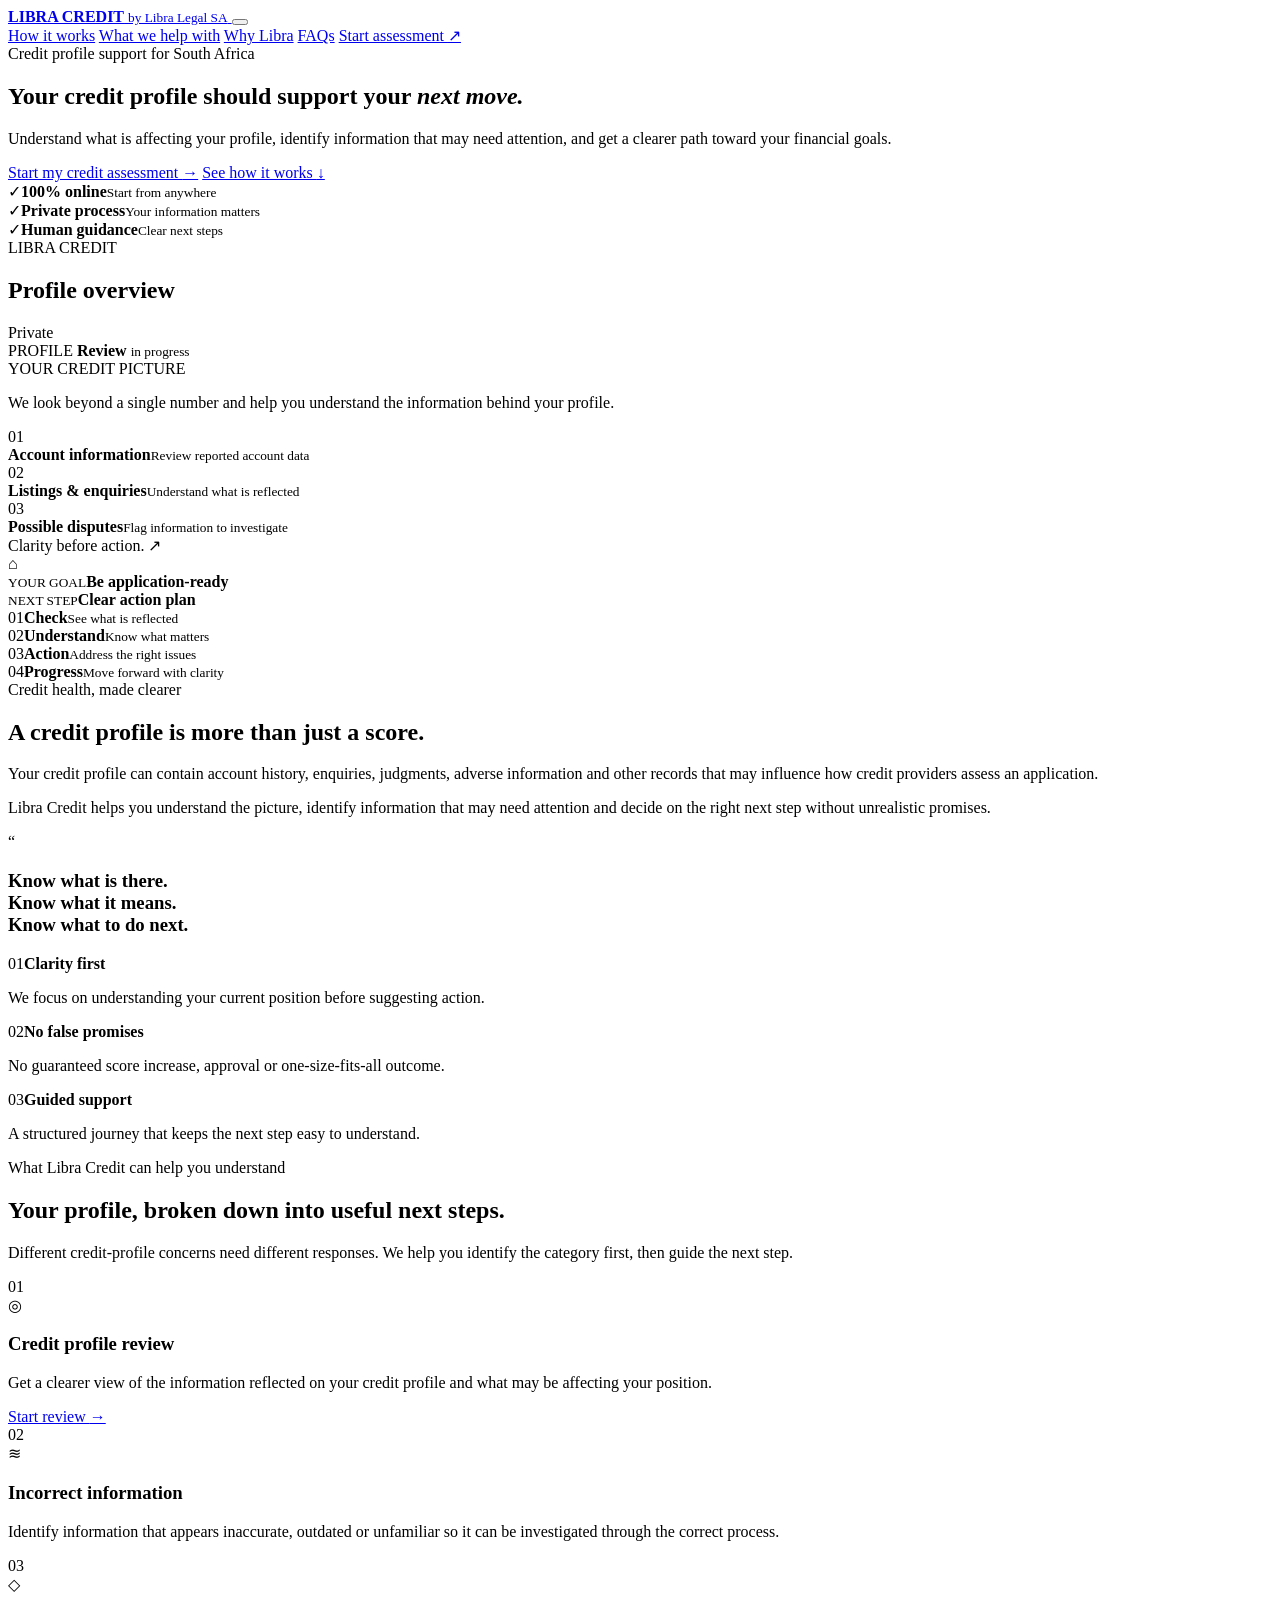
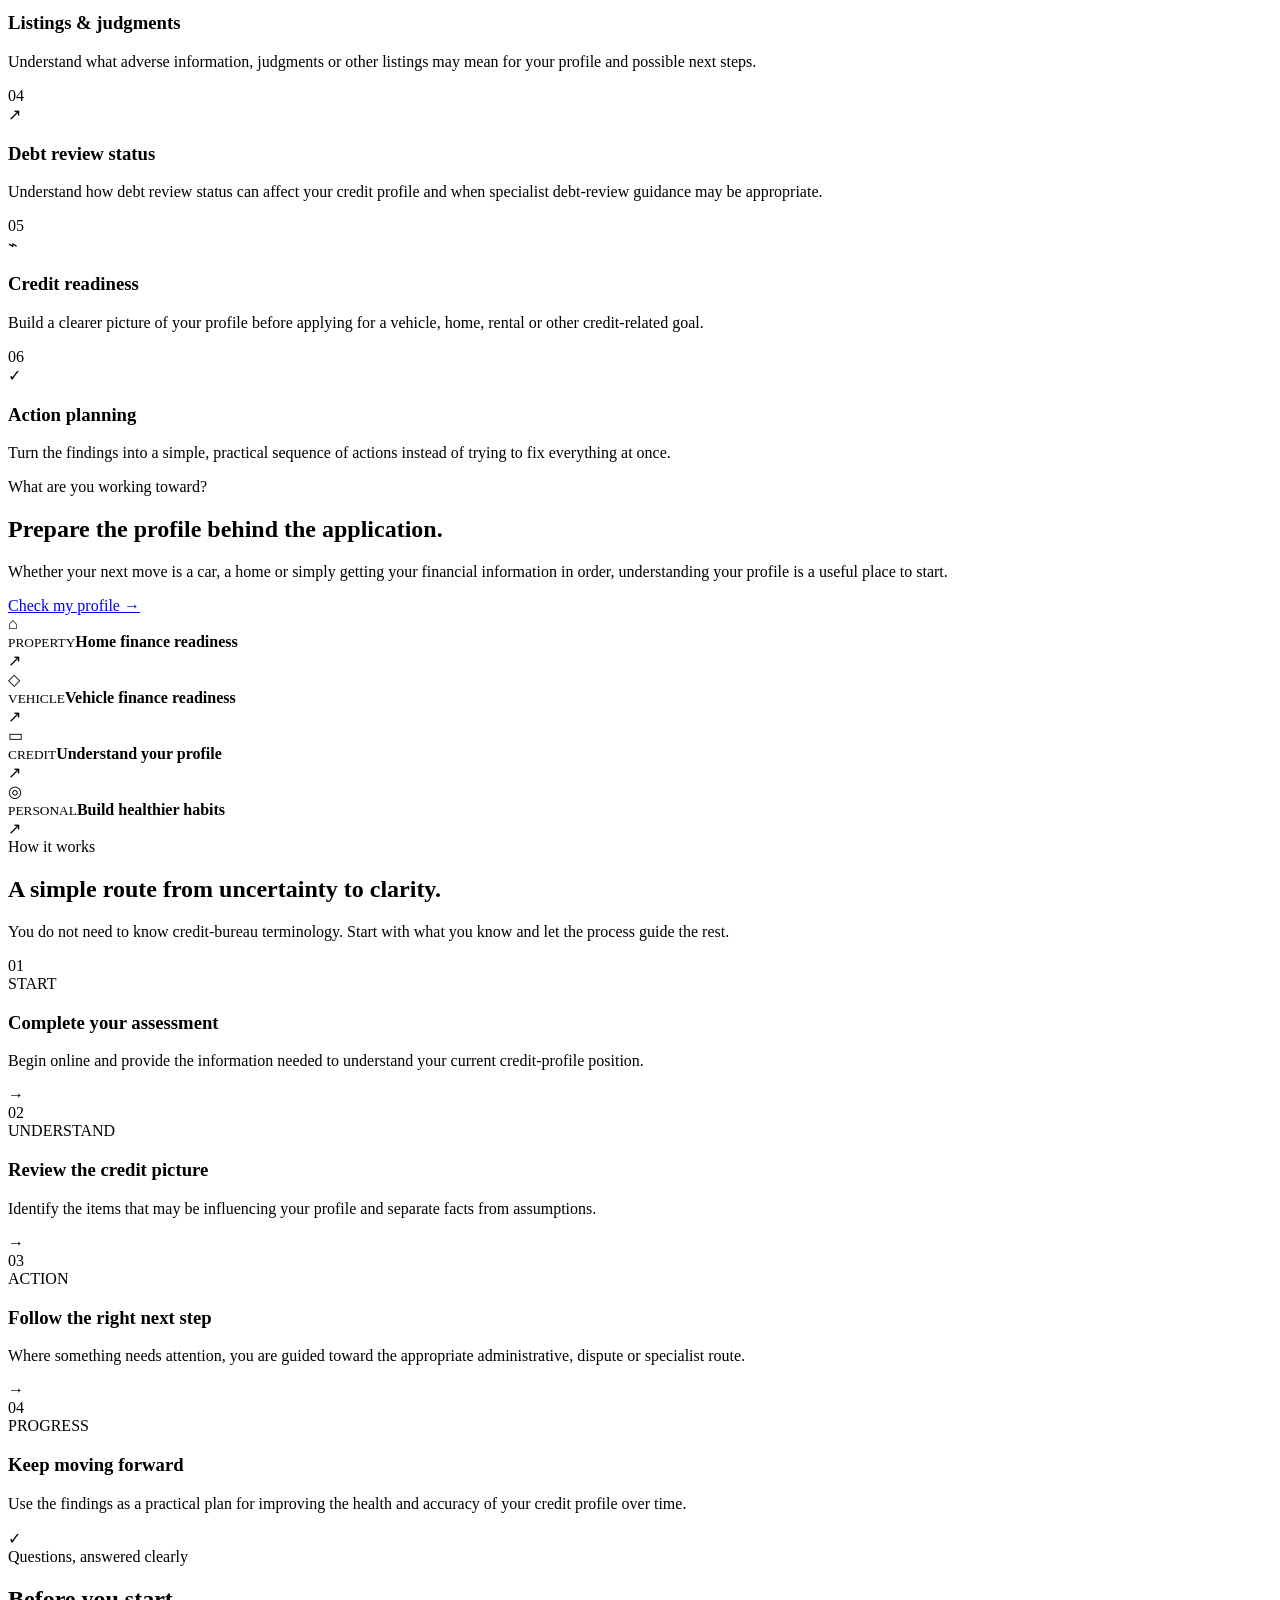
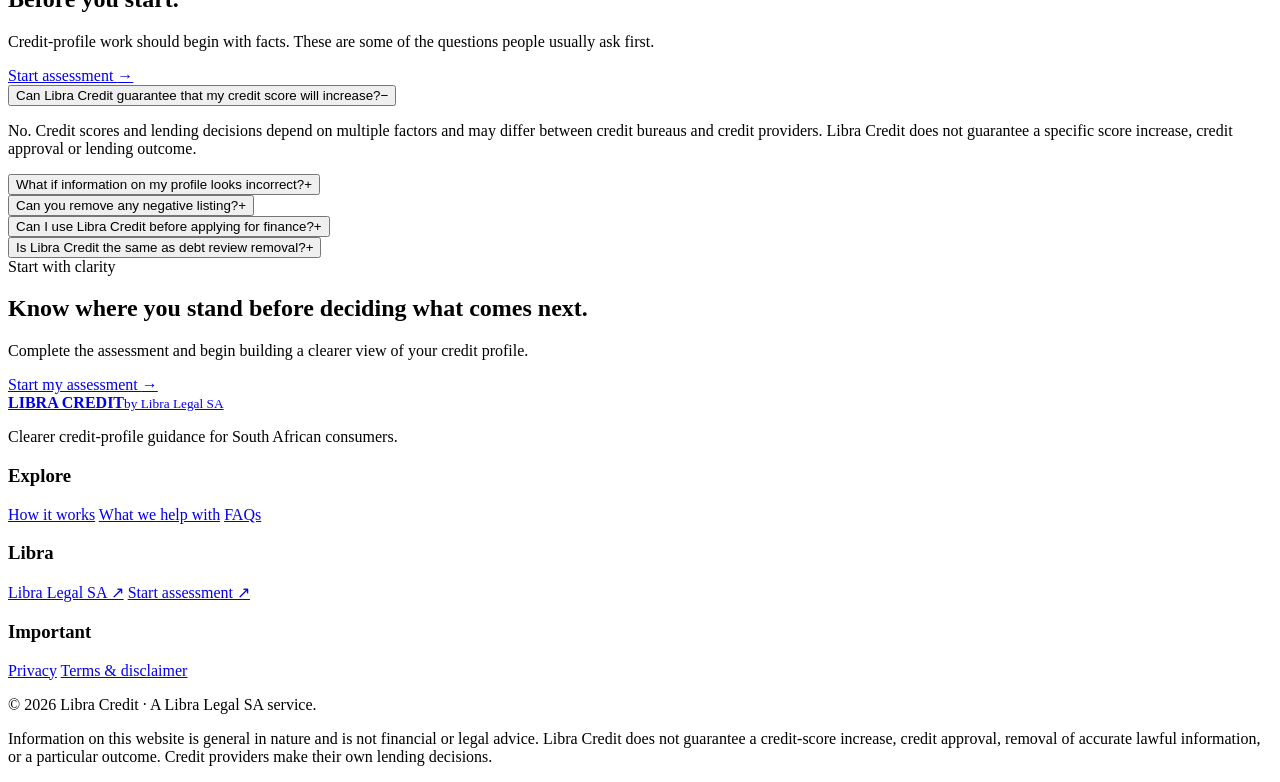
==== index.html @ 3874cfd5 "Build Libra Credit premium homepage" ====
<!doctype html>
<html lang="en">
<head>
  <meta charset="utf-8">
  <meta name="viewport" content="width=device-width,initial-scale=1">
  <title>Libra Credit | Understand Your Credit Profile</title>
  <meta name="description" content="Libra Credit by Libra Legal SA helps South African consumers understand their credit profile, identify issues that may need attention, and take clearer next steps.">
  <meta name="theme-color" content="#071a22">
  <meta property="og:title" content="Libra Credit | Understand Your Credit Profile">
  <meta property="og:description" content="Understand what is affecting your credit profile and get a clearer path forward.">
  <meta property="og:type" content="website">
  <link rel="icon" href="favicon.svg" type="image/svg+xml">
  <link rel="stylesheet" href="styles.css">
</head>
<body>
  <header class="site-header">
    <div class="nav-shell">
      <a class="brand" href="#top" aria-label="Libra Credit home">
        <span class="brand-mark" aria-hidden="true">
          <span class="mark-line mark-line-a"></span>
          <span class="mark-line mark-line-b"></span>
          <span class="mark-dot"></span>
        </span>
        <span class="brand-copy">
          <strong>LIBRA CREDIT</strong>
          <small>by Libra Legal SA</small>
        </span>
      </a>

      <button class="menu-button" aria-label="Open menu" aria-expanded="false">
        <span></span><span></span>
      </button>

      <nav class="nav-links" aria-label="Primary navigation">
        <a href="#how">How it works</a>
        <a href="#help">What we help with</a>
        <a href="#why">Why Libra</a>
        <a href="#faq">FAQs</a>
        <a class="nav-button" href="https://thrive.libralegalsa.co.za">Start assessment <span>↗</span></a>
      </nav>
    </div>
  </header>

  <main id="top">
    <section class="hero">
      <div class="hero-grid"></div>
      <div class="glow glow-one"></div>
      <div class="glow glow-two"></div>

      <div class="shell hero-layout">
        <div class="hero-copy">
          <div class="kicker"><span></span> Credit profile support for South Africa</div>
          <h1>Your credit profile should support your <em>next move.</em></h1>
          <p class="hero-lead">Understand what is affecting your profile, identify information that may need attention, and get a clearer path toward your financial goals.</p>

          <div class="hero-actions">
            <a class="button button-primary" href="https://thrive.libralegalsa.co.za">Start my credit assessment <span>→</span></a>
            <a class="button button-text" href="#how">See how it works <span>↓</span></a>
          </div>

          <div class="trust-row" aria-label="Service highlights">
            <div><span class="trust-icon">✓</span><span><strong>100% online</strong><small>Start from anywhere</small></span></div>
            <div><span class="trust-icon">✓</span><span><strong>Private process</strong><small>Your information matters</small></span></div>
            <div><span class="trust-icon">✓</span><span><strong>Human guidance</strong><small>Clear next steps</small></span></div>
          </div>
        </div>

        <div class="hero-visual" aria-label="Illustrative credit profile overview">
          <div class="visual-orbit orbit-a"></div>
          <div class="visual-orbit orbit-b"></div>

          <div class="profile-card">
            <div class="profile-card-top">
              <div>
                <span class="micro-label">LIBRA CREDIT</span>
                <h2>Profile overview</h2>
              </div>
              <span class="secure-pill">Private</span>
            </div>

            <div class="score-panel">
              <div class="score-ring" aria-hidden="true">
                <div class="score-ring-inner">
                  <span>PROFILE</span>
                  <strong>Review</strong>
                  <small>in progress</small>
                </div>
              </div>
              <div class="score-copy">
                <span class="micro-label">YOUR CREDIT PICTURE</span>
                <p>We look beyond a single number and help you understand the information behind your profile.</p>
              </div>
            </div>

            <div class="profile-list">
              <div class="profile-row">
                <span class="row-icon">01</span>
                <div><strong>Account information</strong><small>Review reported account data</small></div>
                <span class="status-dot"></span>
              </div>
              <div class="profile-row">
                <span class="row-icon">02</span>
                <div><strong>Listings & enquiries</strong><small>Understand what is reflected</small></div>
                <span class="status-dot"></span>
              </div>
              <div class="profile-row">
                <span class="row-icon">03</span>
                <div><strong>Possible disputes</strong><small>Flag information to investigate</small></div>
                <span class="status-dot status-gold"></span>
              </div>
            </div>

            <div class="profile-footer">
              <span>Clarity before action.</span>
              <span class="mini-arrow">↗</span>
            </div>
          </div>

          <div class="floating-card floating-goal">
            <span class="floating-icon">⌂</span>
            <div><small>YOUR GOAL</small><strong>Be application-ready</strong></div>
          </div>

          <div class="floating-card floating-plan">
            <span class="pulse"></span>
            <div><small>NEXT STEP</small><strong>Clear action plan</strong></div>
          </div>
        </div>
      </div>
    </section>

    <section class="signal-strip">
      <div class="shell signal-grid">
        <div><span>01</span><strong>Check</strong><small>See what is reflected</small></div>
        <div><span>02</span><strong>Understand</strong><small>Know what matters</small></div>
        <div><span>03</span><strong>Action</strong><small>Address the right issues</small></div>
        <div><span>04</span><strong>Progress</strong><small>Move forward with clarity</small></div>
      </div>
    </section>

    <section class="section intro-section" id="why">
      <div class="shell intro-grid">
        <div>
          <span class="eyebrow">Credit health, made clearer</span>
          <h2>A credit profile is more than just a score.</h2>
        </div>
        <div>
          <p class="large-copy">Your credit profile can contain account history, enquiries, judgments, adverse information and other records that may influence how credit providers assess an application.</p>
          <p>Libra Credit helps you understand the picture, identify information that may need attention and decide on the right next step without unrealistic promises.</p>
        </div>
      </div>

      <div class="shell feature-band">
        <div class="feature-statement">
          <span class="quote-mark">“</span>
          <h3>Know what is there.<br>Know what it means.<br>Know what to do next.</h3>
        </div>
        <div class="feature-metrics">
          <article><span>01</span><strong>Clarity first</strong><p>We focus on understanding your current position before suggesting action.</p></article>
          <article><span>02</span><strong>No false promises</strong><p>No guaranteed score increase, approval or one-size-fits-all outcome.</p></article>
          <article><span>03</span><strong>Guided support</strong><p>A structured journey that keeps the next step easy to understand.</p></article>
        </div>
      </div>
    </section>

    <section class="section services-section" id="help">
      <div class="shell section-heading">
        <div>
          <span class="eyebrow light">What Libra Credit can help you understand</span>
          <h2>Your profile, broken down into useful next steps.</h2>
        </div>
        <p>Different credit-profile concerns need different responses. We help you identify the category first, then guide the next step.</p>
      </div>

      <div class="shell service-grid">
        <article class="service-card service-card-featured">
          <span class="service-number">01</span>
          <div class="service-icon">◎</div>
          <h3>Credit profile review</h3>
          <p>Get a clearer view of the information reflected on your credit profile and what may be affecting your position.</p>
          <a href="https://thrive.libralegalsa.co.za">Start review <span>→</span></a>
        </article>
        <article class="service-card">
          <span class="service-number">02</span>
          <div class="service-icon">≋</div>
          <h3>Incorrect information</h3>
          <p>Identify information that appears inaccurate, outdated or unfamiliar so it can be investigated through the correct process.</p>
        </article>
        <article class="service-card">
          <span class="service-number">03</span>
          <div class="service-icon">◇</div>
          <h3>Listings & judgments</h3>
          <p>Understand what adverse information, judgments or other listings may mean for your profile and possible next steps.</p>
        </article>
        <article class="service-card">
          <span class="service-number">04</span>
          <div class="service-icon">↗</div>
          <h3>Debt review status</h3>
          <p>Understand how debt review status can affect your credit profile and when specialist debt-review guidance may be appropriate.</p>
        </article>
        <article class="service-card">
          <span class="service-number">05</span>
          <div class="service-icon">⌁</div>
          <h3>Credit readiness</h3>
          <p>Build a clearer picture of your profile before applying for a vehicle, home, rental or other credit-related goal.</p>
        </article>
        <article class="service-card">
          <span class="service-number">06</span>
          <div class="service-icon">✓</div>
          <h3>Action planning</h3>
          <p>Turn the findings into a simple, practical sequence of actions instead of trying to fix everything at once.</p>
        </article>
      </div>
    </section>

    <section class="section goals-section">
      <div class="shell goals-layout">
        <div class="goals-copy">
          <span class="eyebrow">What are you working toward?</span>
          <h2>Prepare the profile behind the application.</h2>
          <p>Whether your next move is a car, a home or simply getting your financial information in order, understanding your profile is a useful place to start.</p>
          <a class="button button-dark" href="https://thrive.libralegalsa.co.za">Check my profile <span>→</span></a>
        </div>

        <div class="goal-cards">
          <article><span class="goal-symbol">⌂</span><div><small>PROPERTY</small><strong>Home finance readiness</strong></div><span>↗</span></article>
          <article><span class="goal-symbol">◇</span><div><small>VEHICLE</small><strong>Vehicle finance readiness</strong></div><span>↗</span></article>
          <article><span class="goal-symbol">▭</span><div><small>CREDIT</small><strong>Understand your profile</strong></div><span>↗</span></article>
          <article><span class="goal-symbol">◎</span><div><small>PERSONAL</small><strong>Build healthier habits</strong></div><span>↗</span></article>
        </div>
      </div>
    </section>

    <section class="section process-section" id="how">
      <div class="shell process-head">
        <div>
          <span class="eyebrow light">How it works</span>
          <h2>A simple route from uncertainty to clarity.</h2>
        </div>
        <p>You do not need to know credit-bureau terminology. Start with what you know and let the process guide the rest.</p>
      </div>

      <div class="shell process-list">
        <article class="process-step">
          <div class="step-number">01</div>
          <div class="step-body">
            <span>START</span>
            <h3>Complete your assessment</h3>
            <p>Begin online and provide the information needed to understand your current credit-profile position.</p>
          </div>
          <div class="step-icon">→</div>
        </article>
        <article class="process-step">
          <div class="step-number">02</div>
          <div class="step-body">
            <span>UNDERSTAND</span>
            <h3>Review the credit picture</h3>
            <p>Identify the items that may be influencing your profile and separate facts from assumptions.</p>
          </div>
          <div class="step-icon">→</div>
        </article>
        <article class="process-step">
          <div class="step-number">03</div>
          <div class="step-body">
            <span>ACTION</span>
            <h3>Follow the right next step</h3>
            <p>Where something needs attention, you are guided toward the appropriate administrative, dispute or specialist route.</p>
          </div>
          <div class="step-icon">→</div>
        </article>
        <article class="process-step">
          <div class="step-number">04</div>
          <div class="step-body">
            <span>PROGRESS</span>
            <h3>Keep moving forward</h3>
            <p>Use the findings as a practical plan for improving the health and accuracy of your credit profile over time.</p>
          </div>
          <div class="step-icon">✓</div>
        </article>
      </div>
    </section>

    <section class="section faq-section" id="faq">
      <div class="shell faq-layout">
        <aside class="faq-side">
          <span class="eyebrow">Questions, answered clearly</span>
          <h2>Before you start.</h2>
          <p>Credit-profile work should begin with facts. These are some of the questions people usually ask first.</p>
          <a class="button button-outline" href="https://thrive.libralegalsa.co.za">Start assessment <span>→</span></a>
        </aside>

        <div class="faq-list">
          <article class="faq-item is-open">
            <button aria-expanded="true"><span>Can Libra Credit guarantee that my credit score will increase?</span><span class="faq-sign">−</span></button>
            <div class="faq-answer"><p>No. Credit scores and lending decisions depend on multiple factors and may differ between credit bureaus and credit providers. Libra Credit does not guarantee a specific score increase, credit approval or lending outcome.</p></div>
          </article>
          <article class="faq-item">
            <button aria-expanded="false"><span>What if information on my profile looks incorrect?</span><span class="faq-sign">+</span></button>
            <div class="faq-answer" hidden><p>Potentially inaccurate information should be investigated and, where appropriate, challenged through the relevant credit bureau or information provider. The right supporting documents depend on the item being disputed.</p></div>
          </article>
          <article class="faq-item">
            <button aria-expanded="false"><span>Can you remove any negative listing?</span><span class="faq-sign">+</span></button>
            <div class="faq-answer" hidden><p>No legitimate service can simply erase accurate, lawfully reported information on demand. Some information can be corrected, updated or removed when the legal or factual basis supports it.</p></div>
          </article>
          <article class="faq-item">
            <button aria-expanded="false"><span>Can I use Libra Credit before applying for finance?</span><span class="faq-sign">+</span></button>
            <div class="faq-answer" hidden><p>Yes. Understanding your credit profile before an application can help you identify issues that may need attention. It does not, however, guarantee that a credit provider will approve an application.</p></div>
          </article>
          <article class="faq-item">
            <button aria-expanded="false"><span>Is Libra Credit the same as debt review removal?</span><span class="faq-sign">+</span></button>
            <div class="faq-answer" hidden><p>No. Libra Credit focuses on credit-profile understanding and support. Debt review is a specific statutory process. If debt review status is relevant, the matter may need to be handled through the appropriate debt-review or legal process.</p></div>
          </article>
        </div>
      </div>
    </section>

    <section class="cta-section">
      <div class="cta-lines"></div>
      <div class="shell cta-layout">
        <div>
          <span class="eyebrow light">Start with clarity</span>
          <h2>Know where you stand before deciding what comes next.</h2>
          <p>Complete the assessment and begin building a clearer view of your credit profile.</p>
        </div>
        <a class="button button-primary button-large" href="https://thrive.libralegalsa.co.za">Start my assessment <span>→</span></a>
      </div>
    </section>
  </main>

  <footer class="site-footer">
    <div class="shell footer-main">
      <div class="footer-brand">
        <a class="brand brand-footer" href="#top">
          <span class="brand-mark" aria-hidden="true">
            <span class="mark-line mark-line-a"></span>
            <span class="mark-line mark-line-b"></span>
            <span class="mark-dot"></span>
          </span>
          <span class="brand-copy"><strong>LIBRA CREDIT</strong><small>by Libra Legal SA</small></span>
        </a>
        <p>Clearer credit-profile guidance for South African consumers.</p>
      </div>
      <div>
        <h3>Explore</h3>
        <a href="#how">How it works</a>
        <a href="#help">What we help with</a>
        <a href="#faq">FAQs</a>
      </div>
      <div>
        <h3>Libra</h3>
        <a href="https://libralegalsa.co.za">Libra Legal SA ↗</a>
        <a href="https://thrive.libralegalsa.co.za">Start assessment ↗</a>
      </div>
      <div>
        <h3>Important</h3>
        <a href="privacy.html">Privacy</a>
        <a href="terms.html">Terms & disclaimer</a>
      </div>
    </div>

    <div class="shell footer-bottom">
      <p>© <span id="year">2026</span> Libra Credit · A Libra Legal SA service.</p>
      <p class="footer-disclaimer">Information on this website is general in nature and is not financial or legal advice. Libra Credit does not guarantee a credit-score increase, credit approval, removal of accurate lawful information, or a particular outcome. Credit providers make their own lending decisions.</p>
    </div>
  </footer>

  <script src="app.js"></script>
</body>
</html>
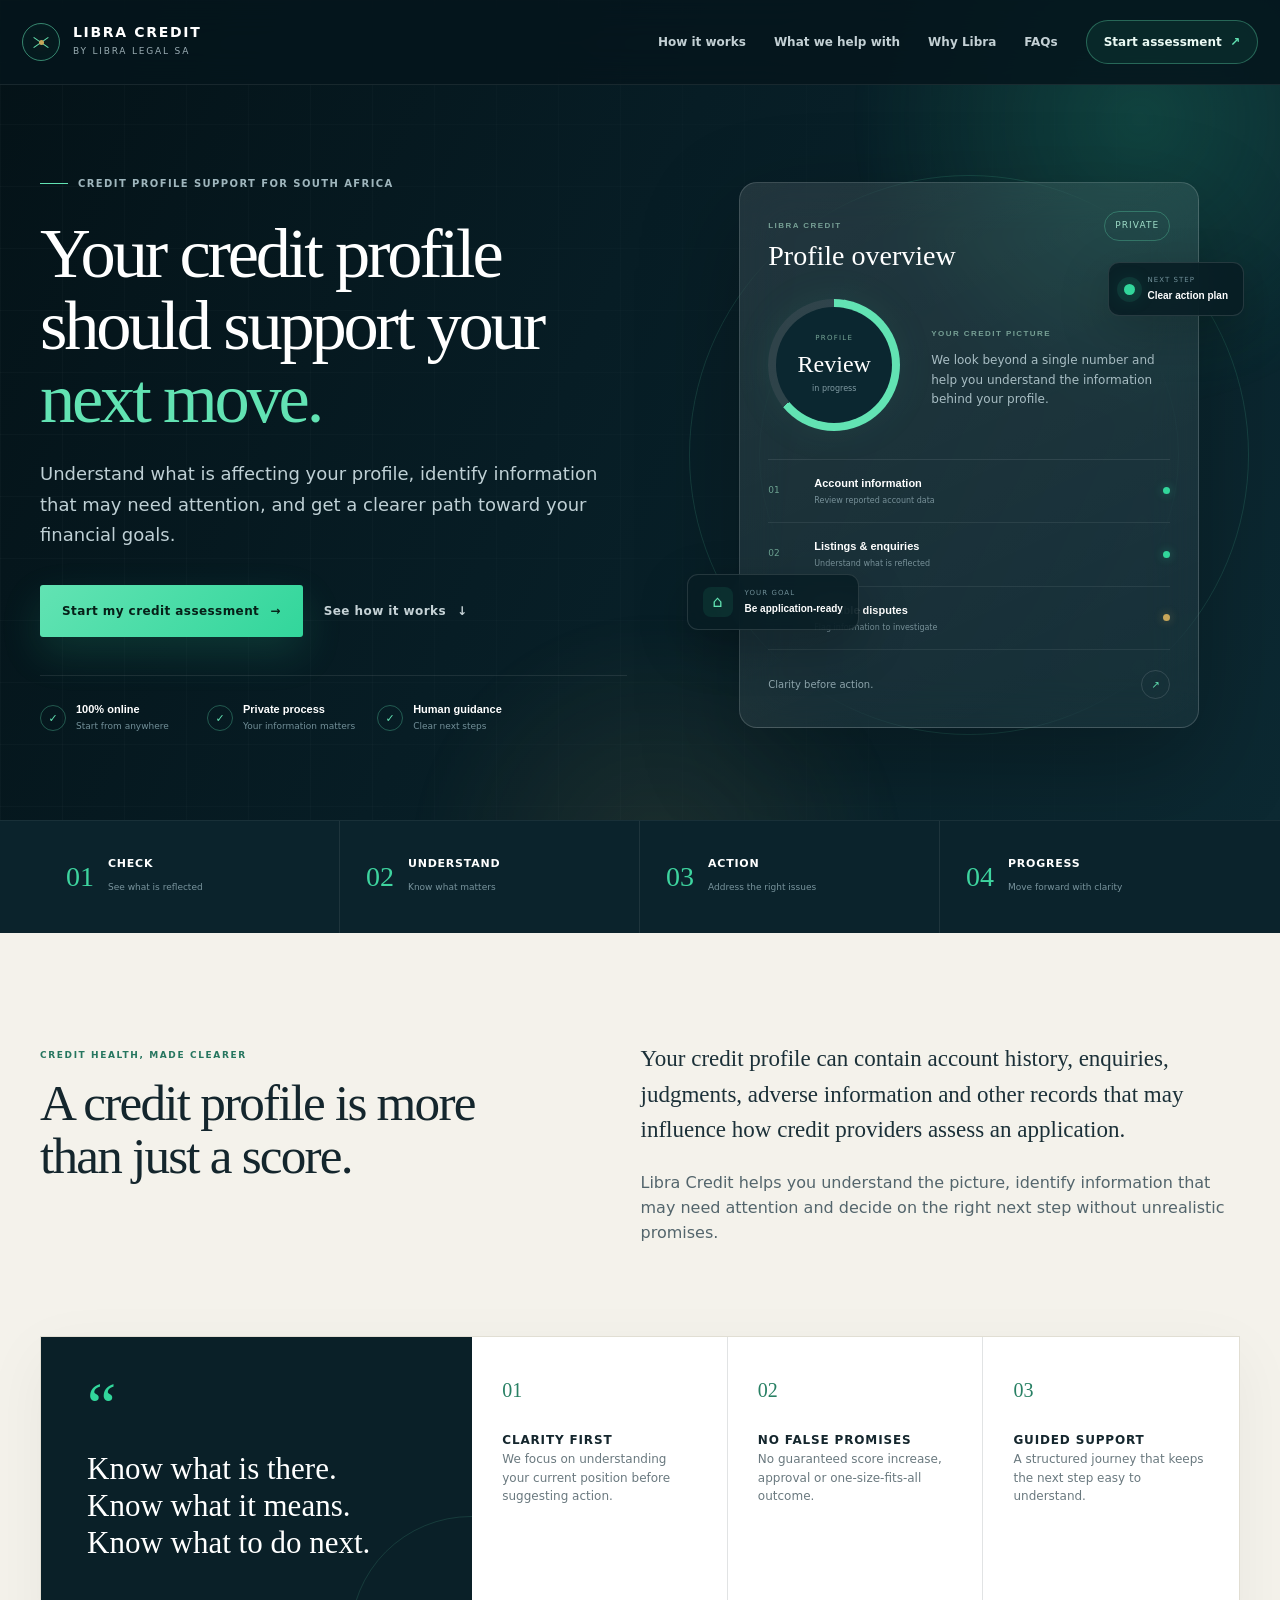
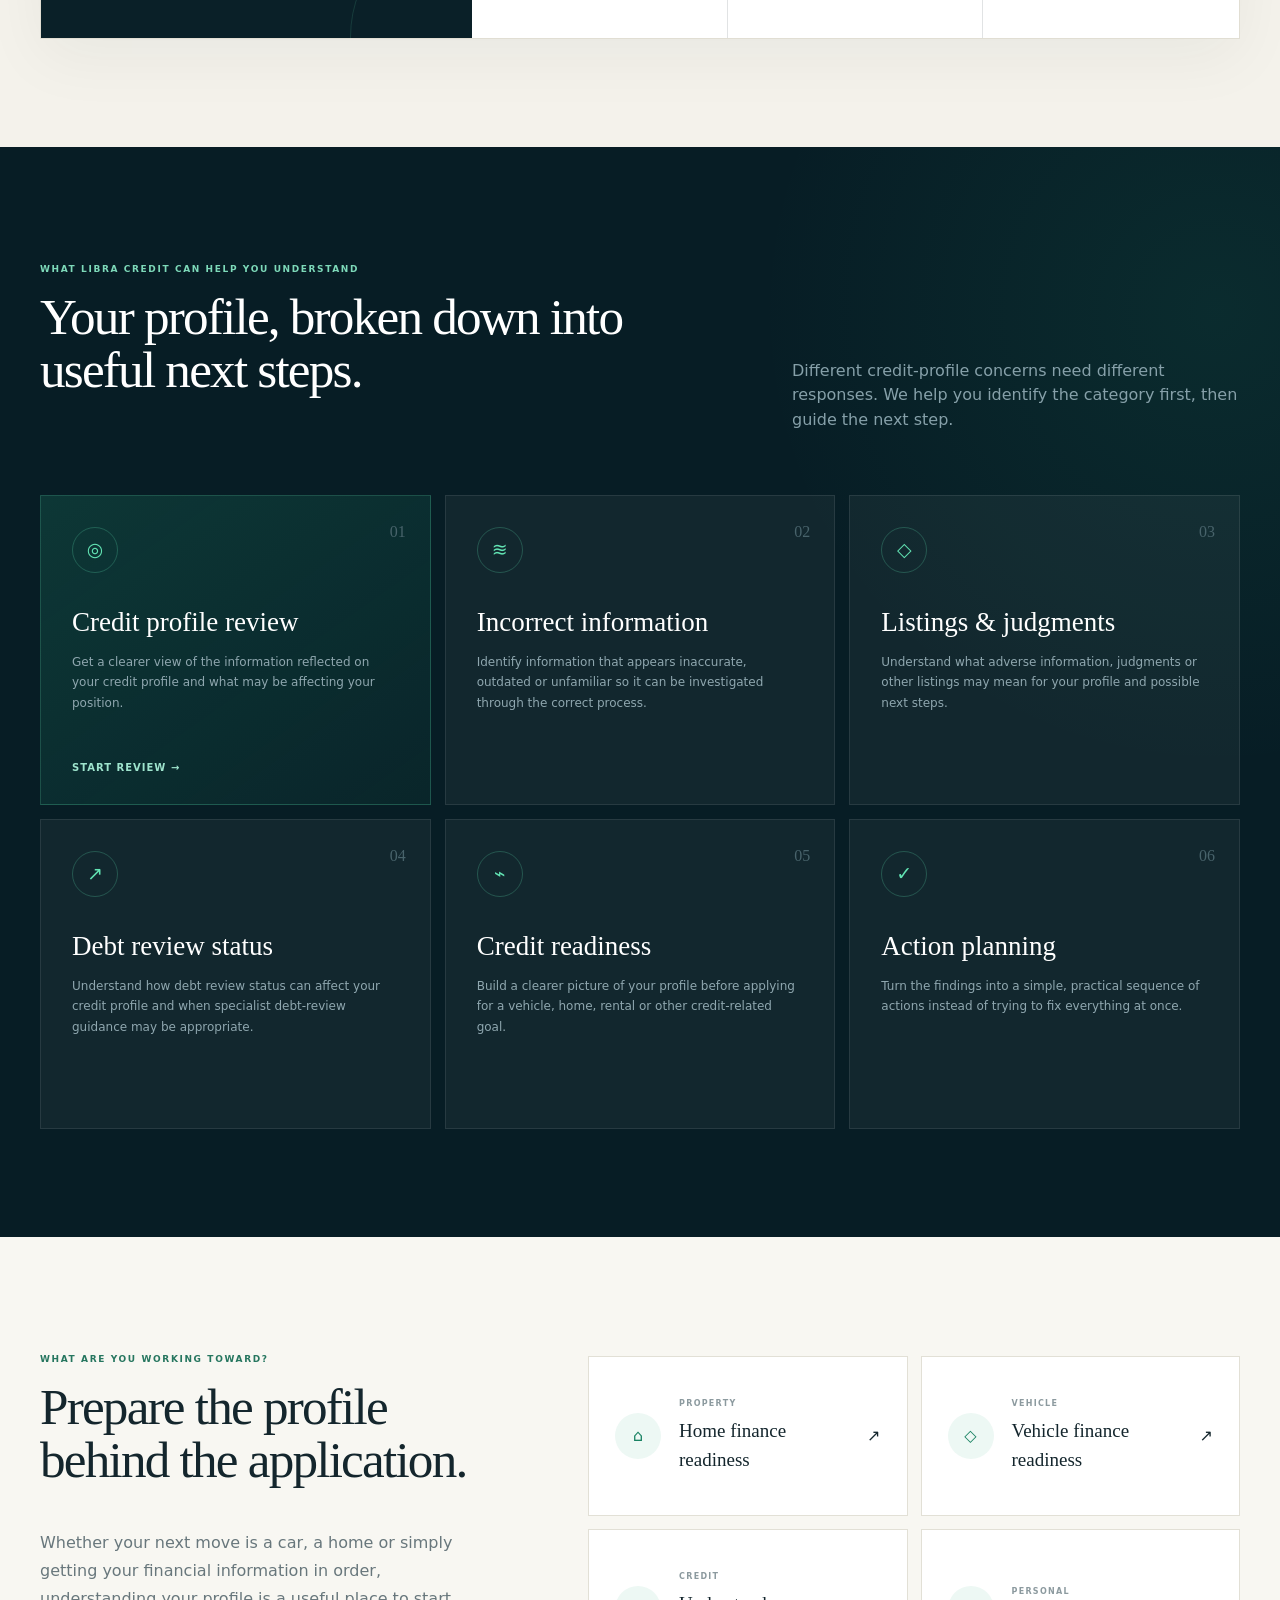
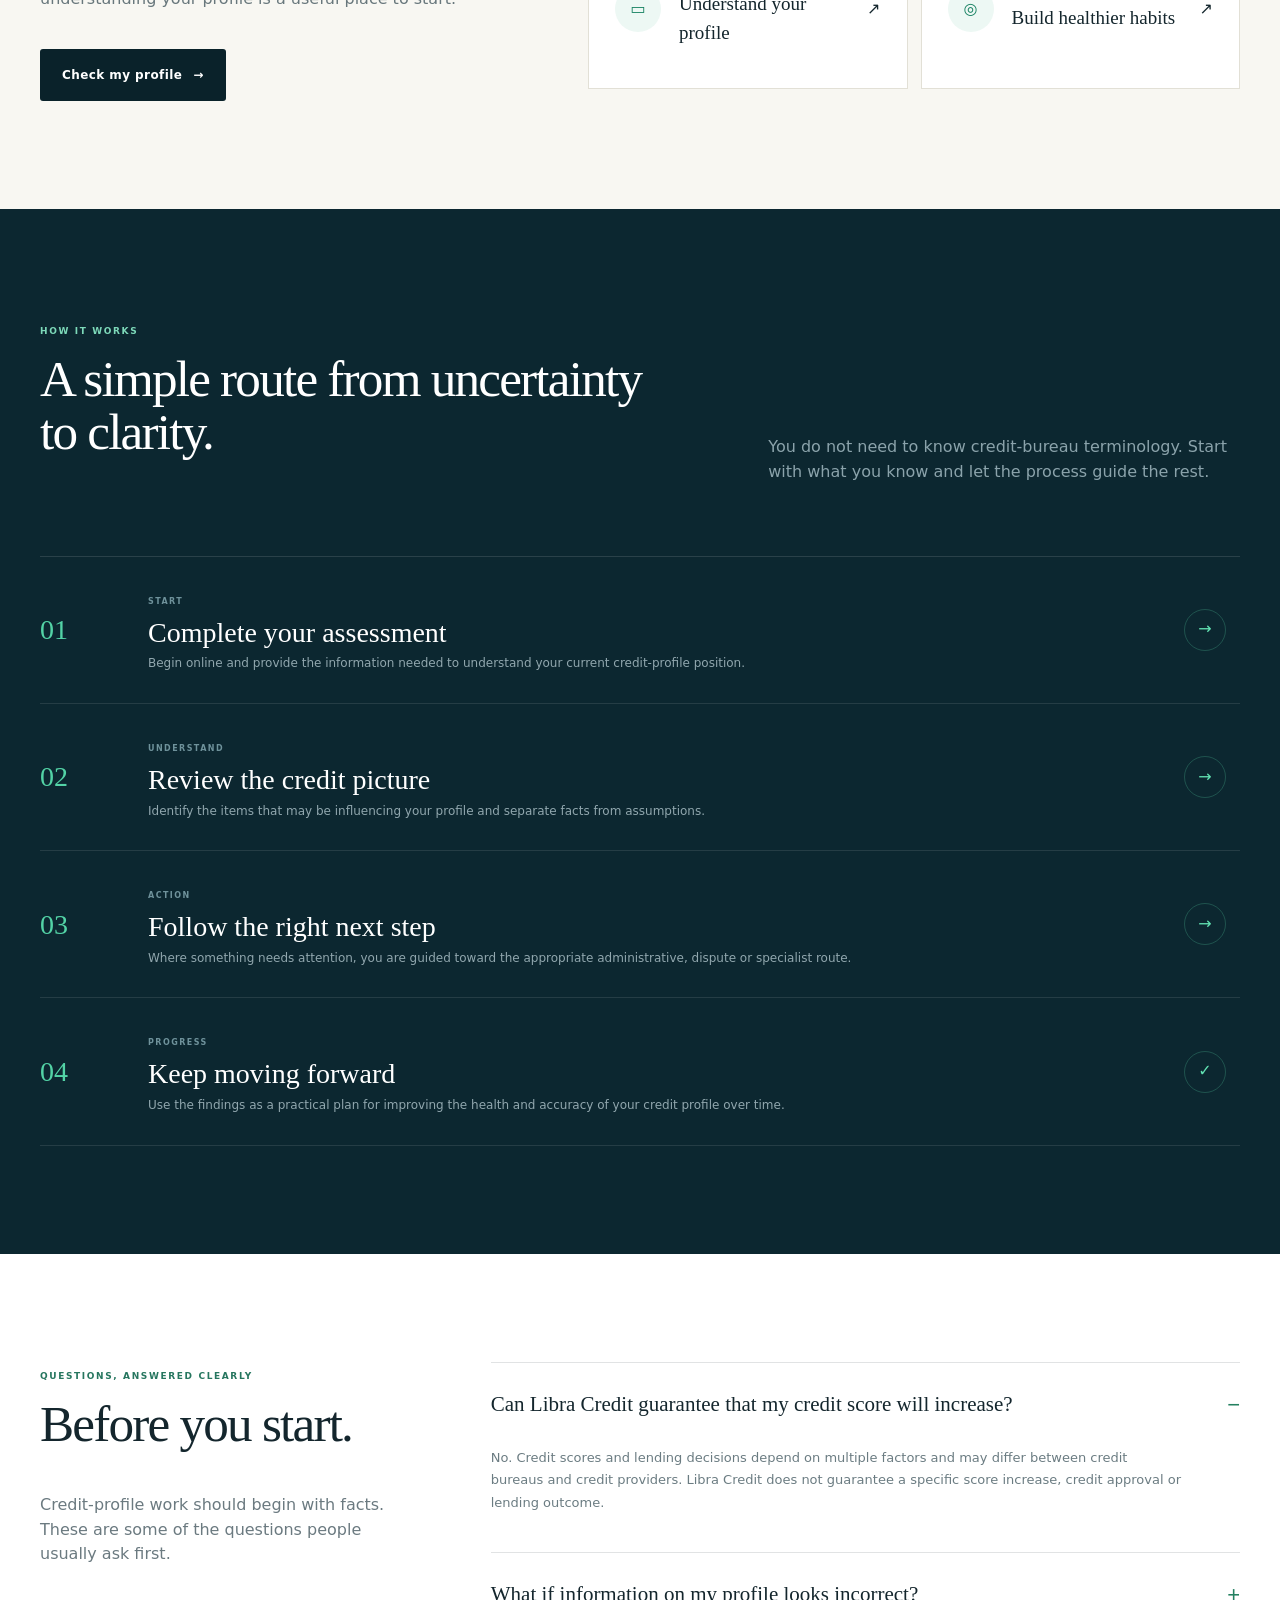
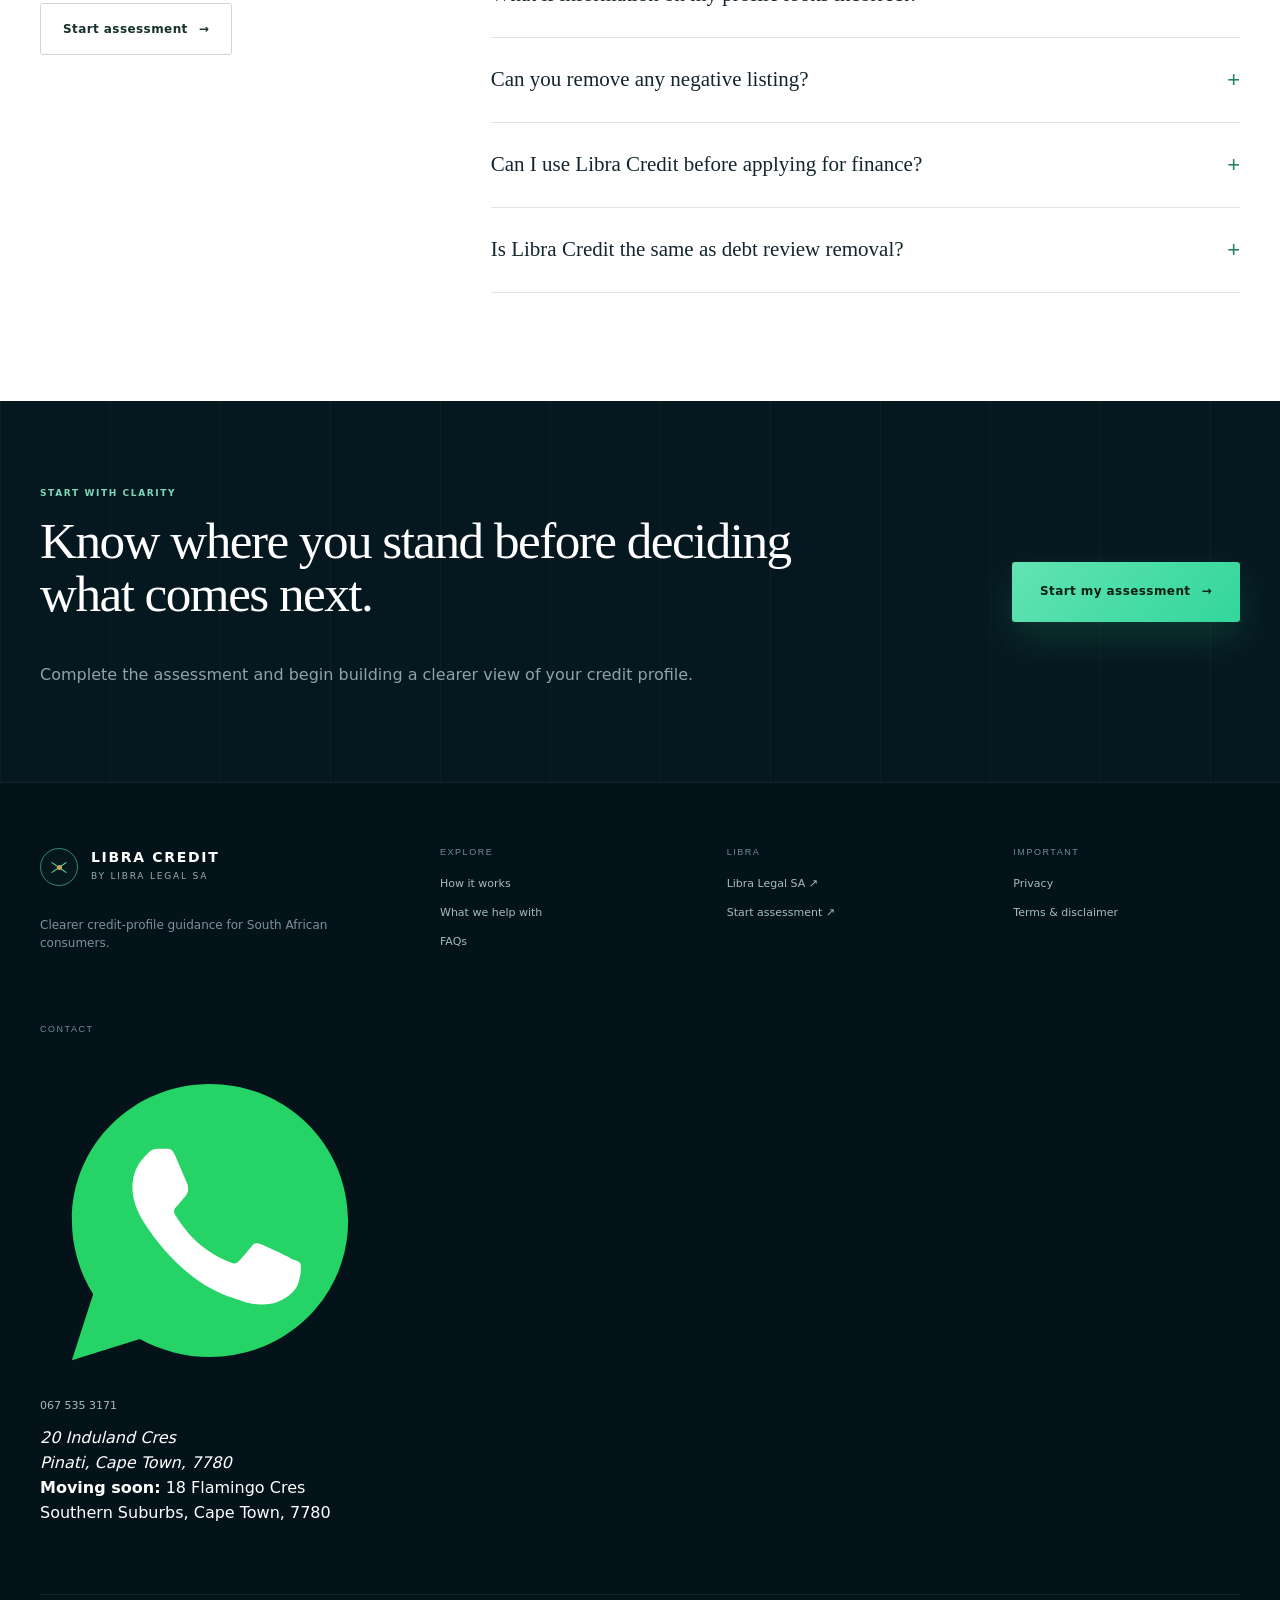
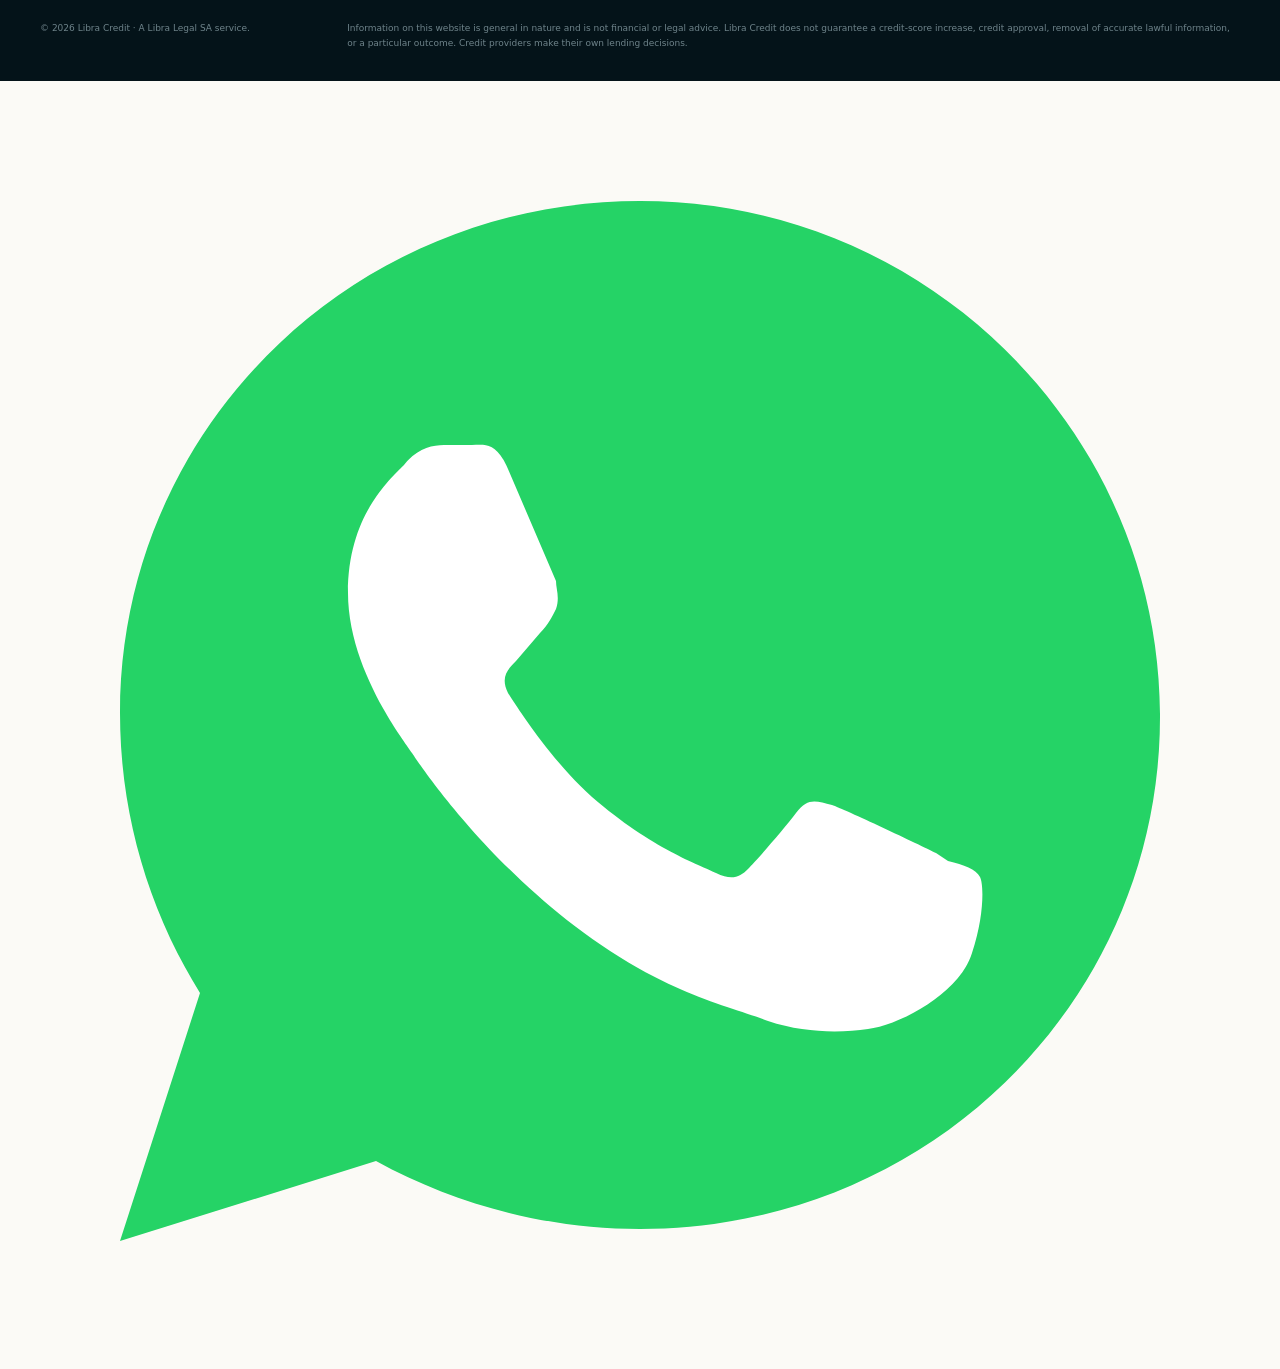
==== commit a0e19d93: "Uploading a new HTML Adding the business contact details and address changes" ====
--- a/index.html
+++ b/index.html
@@ -356,6 +356,12 @@
         <a href="privacy.html">Privacy</a>
         <a href="terms.html">Terms & disclaimer</a>
       </div>
+      <div class="footer-contact">
+        <h3>Contact</h3>
+        <a class="wa-link" href="https://wa.me/27675353171" target="_blank" rel="noopener" aria-label="Chat with us on WhatsApp: 067 535 3171"><svg class="wa-icon" viewBox="0 0 32 32" aria-hidden="true"><path fill="#25D366" d="M16 3C8.8 3 3 8.7 3 15.8c0 2.5.7 4.9 2 7L3 29l6.4-2c2 1.1 4.3 1.7 6.6 1.7 7.2 0 13-5.7 13-12.8S23.2 3 16 3z"/><path fill="#fff" d="M23.4 19.3c-.4-.2-2.3-1.1-2.6-1.2-.4-.1-.6-.2-.9.2-.3.4-1 1.2-1.2 1.4-.2.2-.4.3-.8.1-.4-.2-1.6-.6-3.1-1.9-1.1-1-1.9-2.3-2.1-2.6-.2-.4 0-.6.2-.8l.6-.7c.2-.2.3-.4.4-.6.1-.3 0-.5 0-.7l-1.2-2.8c-.3-.7-.6-.6-.9-.6h-.7c-.3 0-.7.1-1 .5-.4.4-1.4 1.3-1.4 3.2s1.4 3.7 1.6 4c.2.3 2.8 4.2 6.7 5.9.9.4 1.7.6 2.2.8.9.3 1.8.3 2.5.2.8-.1 2.3-.9 2.6-1.9.3-.9.3-1.7.2-1.9-.1-.2-.4-.3-.8-.4z"/></svg><span>067 535 3171</span></a>
+        <address>20 Induland Cres<br>Pinati, Cape Town, 7780</address>
+        <p class="move-note"><strong>Moving soon:</strong> 18 Flamingo Cres<br>Southern Suburbs, Cape Town, 7780</p>
+      </div>
     </div>
 
     <div class="shell footer-bottom">
@@ -364,6 +370,8 @@
     </div>
   </footer>
 
+  <a class="wa-float" href="https://wa.me/27675353171" target="_blank" rel="noopener" aria-label="Chat with Libra Credit on WhatsApp"><svg class="wa-icon" viewBox="0 0 32 32" aria-hidden="true"><path fill="#25D366" d="M16 3C8.8 3 3 8.7 3 15.8c0 2.5.7 4.9 2 7L3 29l6.4-2c2 1.1 4.3 1.7 6.6 1.7 7.2 0 13-5.7 13-12.8S23.2 3 16 3z"/><path fill="#fff" d="M23.4 19.3c-.4-.2-2.3-1.1-2.6-1.2-.4-.1-.6-.2-.9.2-.3.4-1 1.2-1.2 1.4-.2.2-.4.3-.8.1-.4-.2-1.6-.6-3.1-1.9-1.1-1-1.9-2.3-2.1-2.6-.2-.4 0-.6.2-.8l.6-.7c.2-.2.3-.4.4-.6.1-.3 0-.5 0-.7l-1.2-2.8c-.3-.7-.6-.6-.9-.6h-.7c-.3 0-.7.1-1 .5-.4.4-1.4 1.3-1.4 3.2s1.4 3.7 1.6 4c.2.3 2.8 4.2 6.7 5.9.9.4 1.7.6 2.2.8.9.3 1.8.3 2.5.2.8-.1 2.3-.9 2.6-1.9.3-.9.3-1.7.2-1.9-.1-.2-.4-.3-.8-.4z"/></svg></a>
+
   <script src="app.js"></script>
 </body>
 </html>
--- a/styles.css
+++ b/styles.css
@@ -0,0 +1,254 @@
+:root{
+  --ink:#081a22;
+  --ink-2:#0d2731;
+  --ink-3:#133943;
+  --emerald:#32d69b;
+  --emerald-2:#62e3b3;
+  --emerald-dark:#0d8a68;
+  --gold:#c7a65a;
+  --ivory:#f4f2eb;
+  --paper:#fbfaf6;
+  --white:#ffffff;
+  --text:#14262d;
+  --muted:#687980;
+  --line:rgba(8,26,34,.12);
+  --shadow:0 28px 80px rgba(5,24,31,.12);
+}
+*{box-sizing:border-box}
+html{scroll-behavior:smooth}
+body{margin:0;font-family:Inter,ui-sans-serif,system-ui,-apple-system,BlinkMacSystemFont,"Segoe UI",sans-serif;background:var(--paper);color:var(--text);line-height:1.55}
+a{color:inherit;text-decoration:none}
+button{font:inherit}
+.shell{width:min(1200px,calc(100% - 44px));margin:0 auto}
+.site-header{position:fixed;top:0;left:0;right:0;z-index:100;background:rgba(5,22,29,.86);border-bottom:1px solid rgba(255,255,255,.08);backdrop-filter:blur(18px)}
+.nav-shell{width:min(1320px,calc(100% - 44px));margin:0 auto;min-height:84px;display:flex;align-items:center;justify-content:space-between;gap:32px}
+.brand{display:inline-flex;align-items:center;gap:13px;color:#fff}
+.brand-copy strong{display:block;font-size:14px;letter-spacing:.12em;line-height:1.1}
+.brand-copy small{display:block;margin-top:5px;font-size:9px;text-transform:uppercase;letter-spacing:.2em;color:#9aadb3}
+.brand-mark{width:38px;height:38px;border:1px solid rgba(98,227,179,.55);border-radius:50%;position:relative;display:inline-block;box-shadow:inset 0 0 22px rgba(50,214,155,.07)}
+.mark-line{position:absolute;left:9px;right:9px;height:1px;background:var(--emerald-2);top:18px;transform-origin:center}
+.mark-line-a{transform:rotate(35deg)}
+.mark-line-b{transform:rotate(-35deg)}
+.mark-dot{position:absolute;width:5px;height:5px;border-radius:50%;background:var(--gold);left:16px;top:16px;box-shadow:0 0 14px rgba(199,166,90,.55)}
+.nav-links{display:flex;align-items:center;gap:28px;color:#c3d0d4;font-size:12px;font-weight:650}
+.nav-links>a:not(.nav-button){transition:.2s ease}
+.nav-links>a:not(.nav-button):hover{color:#fff}
+.nav-button{padding:12px 17px;border:1px solid rgba(98,227,179,.34);background:rgba(50,214,155,.08);border-radius:999px;color:#eafaf4}
+.nav-button span{color:var(--emerald-2);margin-left:4px}
+.menu-button{display:none;background:none;border:0;padding:10px}
+.menu-button span{display:block;width:24px;height:1px;background:#fff;margin:6px 0}
+
+.hero{min-height:820px;position:relative;overflow:hidden;background:linear-gradient(115deg,#041217 0%,#071d25 45%,#0c2932 100%);color:#fff;padding-top:84px}
+.hero-grid{position:absolute;inset:0;background-image:linear-gradient(rgba(255,255,255,.028) 1px,transparent 1px),linear-gradient(90deg,rgba(255,255,255,.028) 1px,transparent 1px);background-size:62px 62px;mask-image:linear-gradient(to right,rgba(0,0,0,.85),rgba(0,0,0,.15))}
+.glow{position:absolute;border-radius:50%;filter:blur(1px);pointer-events:none}
+.glow-one{width:620px;height:620px;right:-170px;top:-190px;background:radial-gradient(circle,rgba(50,214,155,.18),rgba(50,214,155,0) 66%)}
+.glow-two{width:520px;height:520px;left:31%;bottom:-300px;background:radial-gradient(circle,rgba(199,166,90,.1),rgba(199,166,90,0) 68%)}
+.hero-layout{min-height:736px;display:grid;grid-template-columns:1.04fr .96fr;gap:72px;align-items:center;position:relative;z-index:2;padding:64px 0 58px}
+.kicker{display:flex;align-items:center;gap:10px;text-transform:uppercase;letter-spacing:.14em;font-size:10px;font-weight:800;color:#9fb6bd}
+.kicker span{width:28px;height:1px;background:var(--emerald-2)}
+h1,h2,h3,p{margin-top:0}
+h1,h2,h3{font-family:Georgia,"Times New Roman",serif;font-weight:500;line-height:1.03}
+h1{font-size:clamp(56px,5.5vw,84px);letter-spacing:-.045em;margin:25px 0}
+h1 em{font-style:normal;color:var(--emerald-2);position:relative}
+.hero-lead{max-width:675px;font-size:18px;line-height:1.7;color:#bfd0d5}
+.hero-actions{display:flex;align-items:center;gap:18px;margin-top:34px}
+.button{display:inline-flex;align-items:center;justify-content:center;gap:11px;min-height:52px;padding:0 22px;border-radius:3px;font-size:12px;font-weight:800;letter-spacing:.035em;transition:.22s ease}
+.button:hover{transform:translateY(-2px)}
+.button-primary{background:linear-gradient(135deg,var(--emerald-2),var(--emerald));color:#062018;box-shadow:0 16px 40px rgba(50,214,155,.16)}
+.button-primary:hover{box-shadow:0 20px 50px rgba(50,214,155,.23)}
+.button-text{padding-left:3px;padding-right:3px;color:#c5d2d6}
+.trust-row{display:flex;gap:22px;flex-wrap:wrap;margin-top:38px;padding-top:27px;border-top:1px solid rgba(255,255,255,.09)}
+.trust-row>div{display:flex;align-items:center;gap:10px;min-width:145px}
+.trust-icon{width:26px;height:26px;border:1px solid rgba(98,227,179,.32);border-radius:50%;display:flex;align-items:center;justify-content:center;color:var(--emerald-2);font-size:11px}
+.trust-row strong{display:block;font-family:Inter,ui-sans-serif,sans-serif;font-size:11px;line-height:1.2}
+.trust-row small{display:block;color:#728f98;font-size:9px;margin-top:4px}
+.hero-visual{position:relative;min-height:560px;display:flex;align-items:center;justify-content:center}
+.visual-orbit{position:absolute;border:1px solid rgba(98,227,179,.15);border-radius:50%}
+.orbit-a{width:560px;height:560px}
+.orbit-b{width:420px;height:420px}
+.profile-card{width:min(100%,460px);position:relative;z-index:2;background:linear-gradient(155deg,rgba(255,255,255,.105),rgba(255,255,255,.045));border:1px solid rgba(255,255,255,.16);border-radius:18px;padding:28px;box-shadow:0 35px 100px rgba(0,0,0,.27);backdrop-filter:blur(24px)}
+.profile-card-top{display:flex;justify-content:space-between;gap:20px;align-items:flex-start}
+.micro-label{font-family:Inter,ui-sans-serif,sans-serif;font-size:8px;letter-spacing:.18em;font-weight:800;color:#77a095}
+.profile-card-top h2{font-size:28px;margin:6px 0 0}
+.secure-pill{font-size:9px;text-transform:uppercase;letter-spacing:.12em;padding:7px 10px;border:1px solid rgba(98,227,179,.3);border-radius:999px;color:#9fdec9}
+.score-panel{display:grid;grid-template-columns:140px 1fr;gap:23px;align-items:center;padding:28px 0}
+.score-ring{width:132px;height:132px;border-radius:50%;padding:8px;background:conic-gradient(var(--emerald-2) 0 64%,rgba(255,255,255,.08) 64% 100%);box-shadow:0 0 40px rgba(50,214,155,.08)}
+.score-ring-inner{width:100%;height:100%;border-radius:50%;background:#0b2730;display:flex;flex-direction:column;align-items:center;justify-content:center;text-align:center}
+.score-ring-inner span{font-size:7px;letter-spacing:.18em;color:#76a495}
+.score-ring-inner strong{font-family:Georgia,serif;font-size:24px;font-weight:500;margin-top:2px}
+.score-ring-inner small{font-size:8px;color:#809aa2}
+.score-copy p{font-size:12px;color:#a9bec4;line-height:1.65;margin:7px 0 0}
+.profile-list{border-top:1px solid rgba(255,255,255,.09)}
+.profile-row{display:grid;grid-template-columns:34px 1fr auto;align-items:center;gap:12px;padding:15px 0;border-bottom:1px solid rgba(255,255,255,.07)}
+.row-icon{font-size:9px;color:#6ea492}
+.profile-row strong{display:block;font-family:Inter,ui-sans-serif,sans-serif;font-size:11px}
+.profile-row small{display:block;font-size:8px;color:#789199;margin-top:3px}
+.status-dot{width:7px;height:7px;border-radius:50%;background:var(--emerald);box-shadow:0 0 10px rgba(50,214,155,.4)}
+.status-gold{background:var(--gold);box-shadow:0 0 10px rgba(199,166,90,.4)}
+.profile-footer{display:flex;justify-content:space-between;align-items:center;padding-top:20px;font-size:10px;color:#8ea5ac}
+.mini-arrow{width:29px;height:29px;border:1px solid rgba(255,255,255,.13);border-radius:50%;display:flex;align-items:center;justify-content:center;color:var(--emerald-2)}
+.floating-card{position:absolute;z-index:3;display:flex;align-items:center;gap:12px;background:rgba(8,28,35,.86);border:1px solid rgba(255,255,255,.12);box-shadow:0 16px 50px rgba(0,0,0,.22);padding:12px 15px;border-radius:11px;backdrop-filter:blur(14px)}
+.floating-card small{display:block;font-size:7px;letter-spacing:.15em;color:#708f98}
+.floating-card strong{display:block;font-family:Inter,ui-sans-serif,sans-serif;font-size:10px;margin-top:2px}
+.floating-icon{width:30px;height:30px;border-radius:8px;display:flex;align-items:center;justify-content:center;background:rgba(50,214,155,.1);color:var(--emerald-2)}
+.floating-goal{left:-12px;bottom:105px}
+.floating-plan{right:-4px;top:87px}
+.pulse{width:11px;height:11px;border-radius:50%;background:var(--emerald);box-shadow:0 0 0 7px rgba(50,214,155,.1),0 0 20px rgba(50,214,155,.35)}
+
+.signal-strip{background:#0b232c;color:#fff;border-top:1px solid rgba(255,255,255,.06)}
+.signal-grid{display:grid;grid-template-columns:repeat(4,1fr)}
+.signal-grid>div{min-height:112px;border-right:1px solid rgba(255,255,255,.08);padding:24px 26px;display:grid;grid-template-columns:auto 1fr;column-gap:14px;align-content:center}
+.signal-grid>div:last-child{border-right:0}
+.signal-grid span{grid-row:1/3;font-family:Georgia,serif;font-size:28px;color:#3ed49f}
+.signal-grid strong{font-size:11px;letter-spacing:.07em;text-transform:uppercase}
+.signal-grid small{font-size:9px;color:#78939c;margin-top:4px}
+
+.section{padding:108px 0}
+.eyebrow{display:inline-block;font-size:9px;font-weight:850;letter-spacing:.18em;text-transform:uppercase;color:#26765f;margin-bottom:14px}
+.eyebrow.light{color:#7dd9b9}
+.intro-section{background:var(--ivory)}
+.intro-grid{display:grid;grid-template-columns:.9fr 1.1fr;gap:110px}
+.intro-grid h2,.section-heading h2,.process-head h2,.faq-side h2,.goals-copy h2{font-size:clamp(40px,4vw,58px);letter-spacing:-.035em}
+.intro-grid p{color:#53656c}
+.large-copy{font-family:Georgia,serif!important;font-size:23px!important;color:#1b3038!important;line-height:1.55!important}
+.feature-band{margin-top:75px;display:grid;grid-template-columns:.72fr 1.28fr;background:#fff;border:1px solid #e1ded3;box-shadow:0 18px 60px rgba(17,38,44,.05)}
+.feature-statement{padding:46px;background:#0a2028;color:#fff;position:relative;overflow:hidden}
+.feature-statement:after{content:"";position:absolute;width:240px;height:240px;border:1px solid rgba(98,227,179,.14);border-radius:50%;right:-120px;bottom:-120px}
+.quote-mark{display:block;font-family:Georgia,serif;font-size:66px;line-height:.7;color:var(--emerald)}
+.feature-statement h3{font-size:31px;line-height:1.2;margin-top:20px}
+.feature-metrics{display:grid;grid-template-columns:repeat(3,1fr)}
+.feature-metrics article{padding:38px 30px;border-right:1px solid var(--line)}
+.feature-metrics article:last-child{border-right:0}
+.feature-metrics span{font-family:Georgia,serif;color:#288064;font-size:20px}
+.feature-metrics strong{display:block;font-size:12px;text-transform:uppercase;letter-spacing:.07em;margin-top:25px}
+.feature-metrics p{font-size:12px;color:#6a797f;margin-bottom:0}
+
+.services-section{background:#071d25;color:#fff;position:relative;overflow:hidden}
+.services-section:before{content:"";position:absolute;inset:0;background:radial-gradient(circle at 95% 15%,rgba(50,214,155,.08),transparent 30%)}
+.section-heading{position:relative;display:grid;grid-template-columns:1.2fr .8fr;gap:80px;align-items:end}
+.section-heading>p{color:#86a0a9;max-width:480px;justify-self:end;margin-bottom:6px}
+.service-grid{position:relative;display:grid;grid-template-columns:repeat(3,1fr);gap:14px;margin-top:56px}
+.service-card{min-height:310px;padding:31px;background:rgba(255,255,255,.045);border:1px solid rgba(255,255,255,.09);position:relative;transition:.25s ease}
+.service-card:hover{transform:translateY(-5px);background:rgba(255,255,255,.065);border-color:rgba(98,227,179,.2)}
+.service-card-featured{background:linear-gradient(145deg,rgba(50,214,155,.14),rgba(50,214,155,.045));border-color:rgba(98,227,179,.22)}
+.service-number{position:absolute;right:24px;top:24px;font-family:Georgia,serif;color:#48636b}
+.service-icon{width:46px;height:46px;border:1px solid rgba(98,227,179,.25);border-radius:50%;display:flex;align-items:center;justify-content:center;color:var(--emerald-2);font-size:19px}
+.service-card h3{font-size:27px;margin:36px 0 15px}
+.service-card p{font-size:12px;line-height:1.7;color:#8fa7af}
+.service-card a{position:absolute;left:31px;bottom:28px;font-size:10px;font-weight:800;text-transform:uppercase;letter-spacing:.1em;color:#9ee4cd}
+
+.goals-section{background:#f8f7f2}
+.goals-layout{display:grid;grid-template-columns:.82fr 1.18fr;gap:95px;align-items:center}
+.goals-copy p{color:#68777c;max-width:490px;line-height:1.75}
+.button-dark{background:#0a222a;color:#fff;margin-top:20px}
+.goal-cards{display:grid;grid-template-columns:1fr 1fr;gap:13px}
+.goal-cards article{min-height:160px;background:#fff;border:1px solid #e2e0d6;padding:26px;display:grid;grid-template-columns:auto 1fr auto;gap:18px;align-items:center;transition:.22s ease}
+.goal-cards article:hover{transform:translateY(-3px);box-shadow:var(--shadow)}
+.goal-symbol{width:46px;height:46px;border-radius:50%;display:flex;align-items:center;justify-content:center;background:#edf8f4;color:#188262}
+.goal-cards small{display:block;color:#8c9a9f;font-size:8px;letter-spacing:.16em;font-weight:800}
+.goal-cards strong{display:block;margin-top:5px;font-family:Georgia,serif;font-size:19px;font-weight:500}
+
+.process-section{background:#0c2730;color:#fff}
+.process-head{display:grid;grid-template-columns:1.15fr .85fr;gap:90px;align-items:end}
+.process-head p{color:#8ba3ab;max-width:480px;justify-self:end}
+.process-list{margin-top:55px;border-top:1px solid rgba(255,255,255,.12)}
+.process-step{display:grid;grid-template-columns:80px 1fr 56px;gap:28px;align-items:center;padding:30px 0;border-bottom:1px solid rgba(255,255,255,.1)}
+.step-number{font-family:Georgia,serif;font-size:28px;color:#53d3a6}
+.step-body span{font-size:8px;letter-spacing:.18em;font-weight:850;color:#6f929b}
+.step-body h3{font-size:28px;margin:7px 0}
+.step-body p{font-size:12px;color:#91a7ae;margin-bottom:0;max-width:780px}
+.step-icon{width:42px;height:42px;border:1px solid rgba(98,227,179,.23);border-radius:50%;display:flex;align-items:center;justify-content:center;color:var(--emerald-2)}
+
+.faq-section{background:#fff}
+.faq-layout{display:grid;grid-template-columns:.65fr 1.35fr;gap:90px;align-items:start}
+.faq-side{position:sticky;top:120px}
+.faq-side p{color:#6b7a80;max-width:360px}
+.button-outline{border:1px solid #ccd6d2;margin-top:20px;color:#16312b}
+.faq-list{border-top:1px solid var(--line)}
+.faq-item{border-bottom:1px solid var(--line)}
+.faq-item button{width:100%;border:0;background:none;padding:25px 0;display:flex;justify-content:space-between;gap:30px;text-align:left;color:var(--text);font-family:Georgia,serif;font-size:21px;cursor:pointer}
+.faq-sign{font-family:Inter,ui-sans-serif,sans-serif;color:#258161;font-size:22px}
+.faq-answer{padding:0 58px 24px 0}
+.faq-answer p{color:#6b7c82;font-size:13px;line-height:1.75}
+
+.cta-section{position:relative;overflow:hidden;background:#06181f;color:#fff;padding:78px 0}
+.cta-lines{position:absolute;inset:0;background-image:linear-gradient(90deg,rgba(255,255,255,.028) 1px,transparent 1px);background-size:110px 100%}
+.cta-layout{position:relative;z-index:1;display:grid;grid-template-columns:1fr auto;gap:70px;align-items:center}
+.cta-layout h2{font-size:clamp(38px,4vw,56px);letter-spacing:-.03em;max-width:760px}
+.cta-layout p{color:#8ba4ac;max-width:660px}
+.button-large{min-height:60px;padding:0 28px}
+
+.site-footer{background:#041319;color:#fff;padding:65px 0 30px;border-top:1px solid rgba(255,255,255,.07)}
+.footer-main{display:grid;grid-template-columns:1.5fr repeat(3,1fr);gap:60px}
+.footer-brand p{color:#7b929a;font-size:12px;max-width:300px;margin-top:22px}
+.footer-main h3{font-family:Inter,ui-sans-serif,sans-serif;font-size:9px;text-transform:uppercase;letter-spacing:.17em;color:#6f8f98;margin-bottom:18px}
+.footer-main>div>a:not(.brand){display:block;color:#a9b9be;font-size:11px;margin:12px 0}
+.footer-bottom{margin-top:52px;padding-top:26px;border-top:1px solid rgba(255,255,255,.08);display:grid;grid-template-columns:.45fr 1.55fr;gap:48px}
+.footer-bottom p{margin:0;color:#6e838a;font-size:9px;line-height:1.7}
+
+.legal-page{min-height:100vh;background:#f7f6f1;padding:150px 0 90px}
+.legal-card{max-width:860px;margin:0 auto;background:#fff;border:1px solid #e3e0d6;padding:55px;box-shadow:0 18px 60px rgba(17,38,44,.05)}
+.legal-card h1{font-size:50px;color:#0d2831}
+.legal-card h2{font-size:27px;margin-top:38px;color:#0d2831}
+.legal-card p,.legal-card li{color:#5e7077;font-size:14px;line-height:1.8}
+.legal-card a{color:#157b5d;font-weight:700}
+.back-link{display:inline-flex;margin-bottom:30px;font-size:11px;color:#1c7f62;font-weight:800}
+
+@media(max-width:1050px){
+  .nav-links{gap:18px}
+  .hero-layout{grid-template-columns:1fr 1fr;gap:35px}
+  .floating-goal{left:0}.floating-plan{right:0}
+  .feature-band{grid-template-columns:1fr}.feature-metrics{grid-template-columns:repeat(3,1fr)}
+  .service-grid{grid-template-columns:1fr 1fr}
+  .footer-main{grid-template-columns:1.3fr 1fr 1fr}.footer-main>div:last-child{grid-column:2/-1}
+}
+@media(max-width:850px){
+  .nav-shell{min-height:76px}
+  .menu-button{display:block}
+  .nav-links{display:none;position:absolute;top:76px;left:0;right:0;padding:16px 22px 24px;background:#071b22;flex-direction:column;align-items:stretch;border-top:1px solid rgba(255,255,255,.08)}
+  .nav-links.open{display:flex}
+  .nav-links a{padding:10px 0}
+  .nav-button{text-align:center}
+  .hero{padding-top:76px}
+  .hero-layout{grid-template-columns:1fr;padding:74px 0 95px}
+  .hero-copy{max-width:700px}
+  .hero-visual{min-height:520px}
+  .signal-grid{grid-template-columns:1fr 1fr}
+  .signal-grid>div:nth-child(2){border-right:0}
+  .signal-grid>div{border-bottom:1px solid rgba(255,255,255,.08)}
+  .intro-grid,.section-heading,.goals-layout,.process-head,.faq-layout{grid-template-columns:1fr;gap:38px}
+  .section-heading>p,.process-head p{justify-self:start}
+  .faq-side{position:static}
+  .footer-main{grid-template-columns:1fr 1fr}.footer-main>div:last-child{grid-column:auto}
+  .footer-bottom{grid-template-columns:1fr;gap:10px}
+}
+@media(max-width:600px){
+  .shell,.nav-shell{width:min(100% - 28px,1200px)}
+  .hero{min-height:auto}
+  h1{font-size:50px}
+  .hero-layout{padding:55px 0 72px}
+  .hero-actions{align-items:stretch;flex-direction:column}
+  .button-text{justify-content:flex-start}
+  .trust-row{display:grid;grid-template-columns:1fr 1fr}
+  .profile-card{padding:20px}
+  .score-panel{grid-template-columns:112px 1fr;gap:16px}
+  .score-ring{width:108px;height:108px}
+  .score-ring-inner strong{font-size:20px}
+  .floating-card{display:none}
+  .visual-orbit{display:none}
+  .signal-grid{grid-template-columns:1fr}
+  .signal-grid>div{border-right:0}
+  .section{padding:76px 0}
+  .intro-grid h2,.section-heading h2,.process-head h2,.faq-side h2,.goals-copy h2{font-size:41px}
+  .feature-band{margin-top:52px}
+  .feature-metrics{grid-template-columns:1fr}
+  .feature-metrics article{border-right:0;border-bottom:1px solid var(--line)}
+  .service-grid,.goal-cards{grid-template-columns:1fr}
+  .service-card{min-height:290px}
+  .process-step{grid-template-columns:46px 1fr;gap:16px}
+  .step-icon{display:none}
+  .cta-layout{grid-template-columns:1fr;gap:30px}
+  .footer-main{grid-template-columns:1fr;gap:35px}
+  .legal-card{padding:30px}
+  .legal-card h1{font-size:42px}
+}
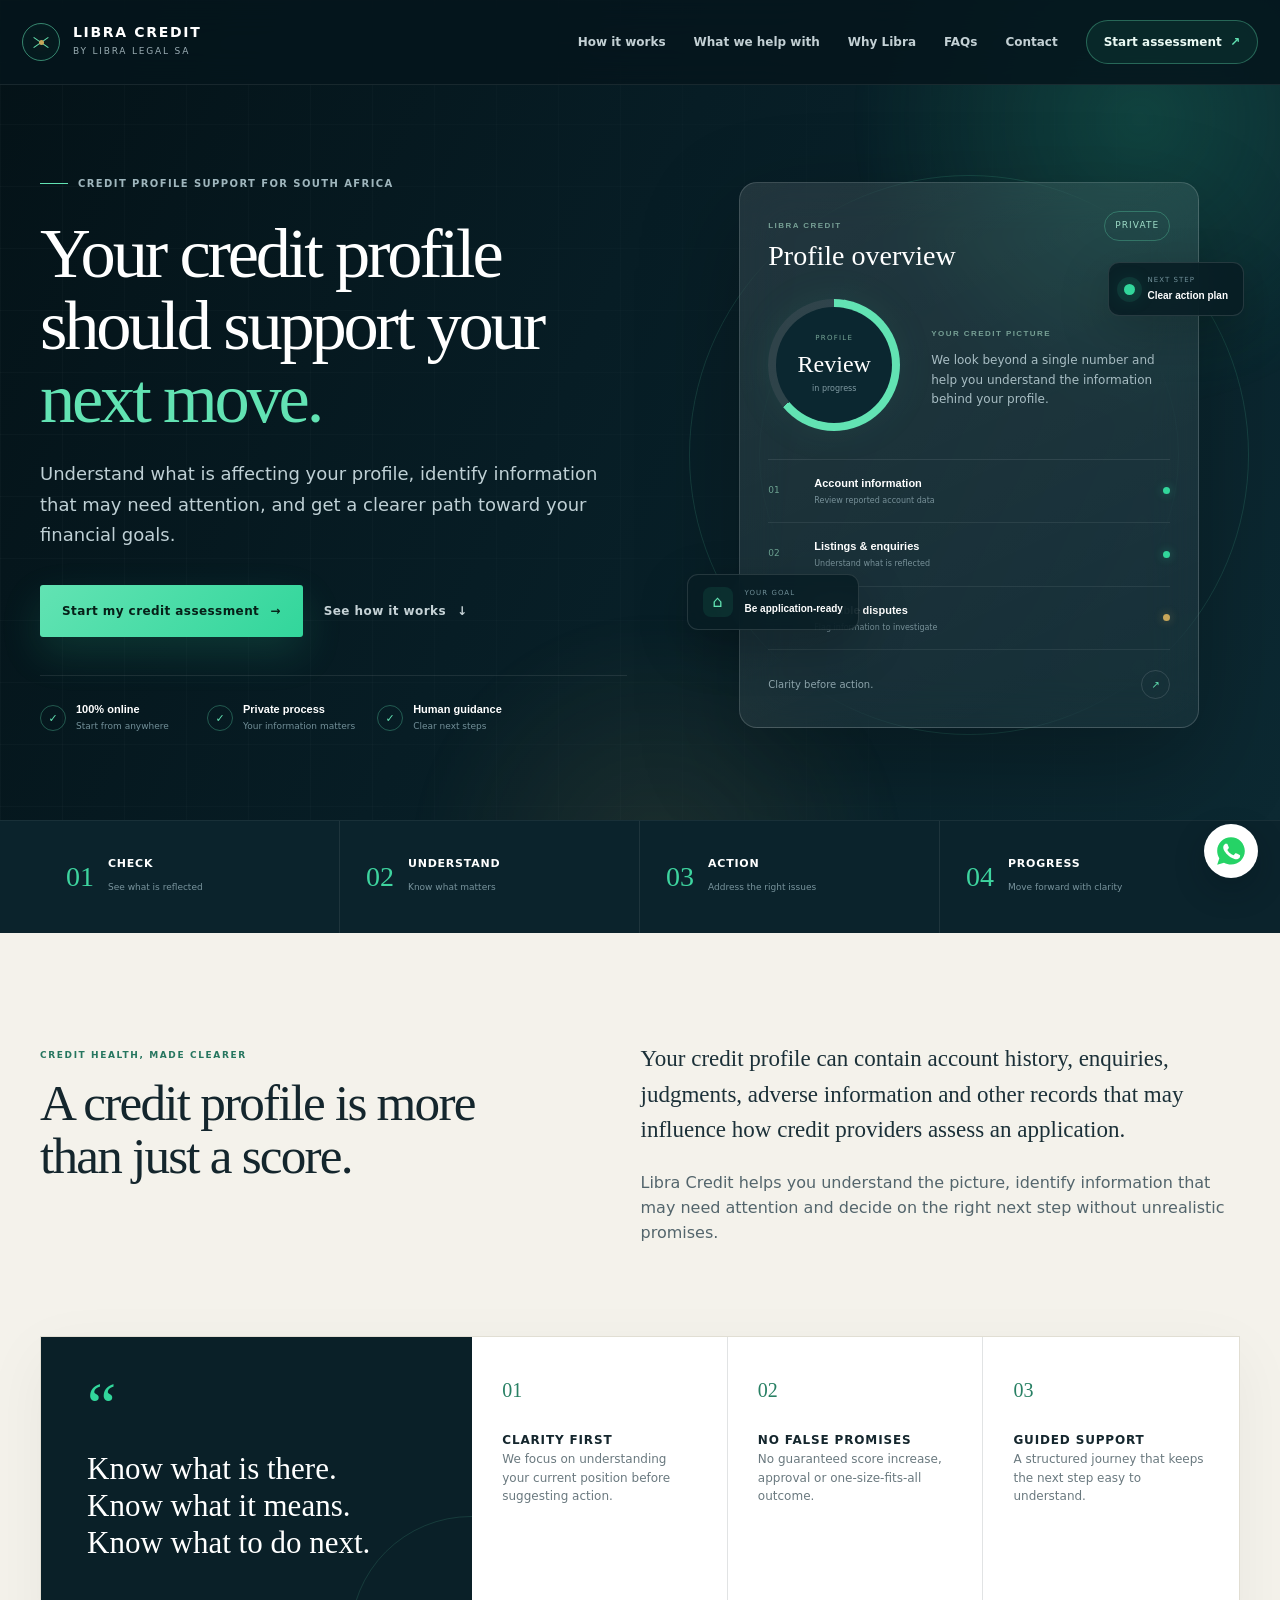
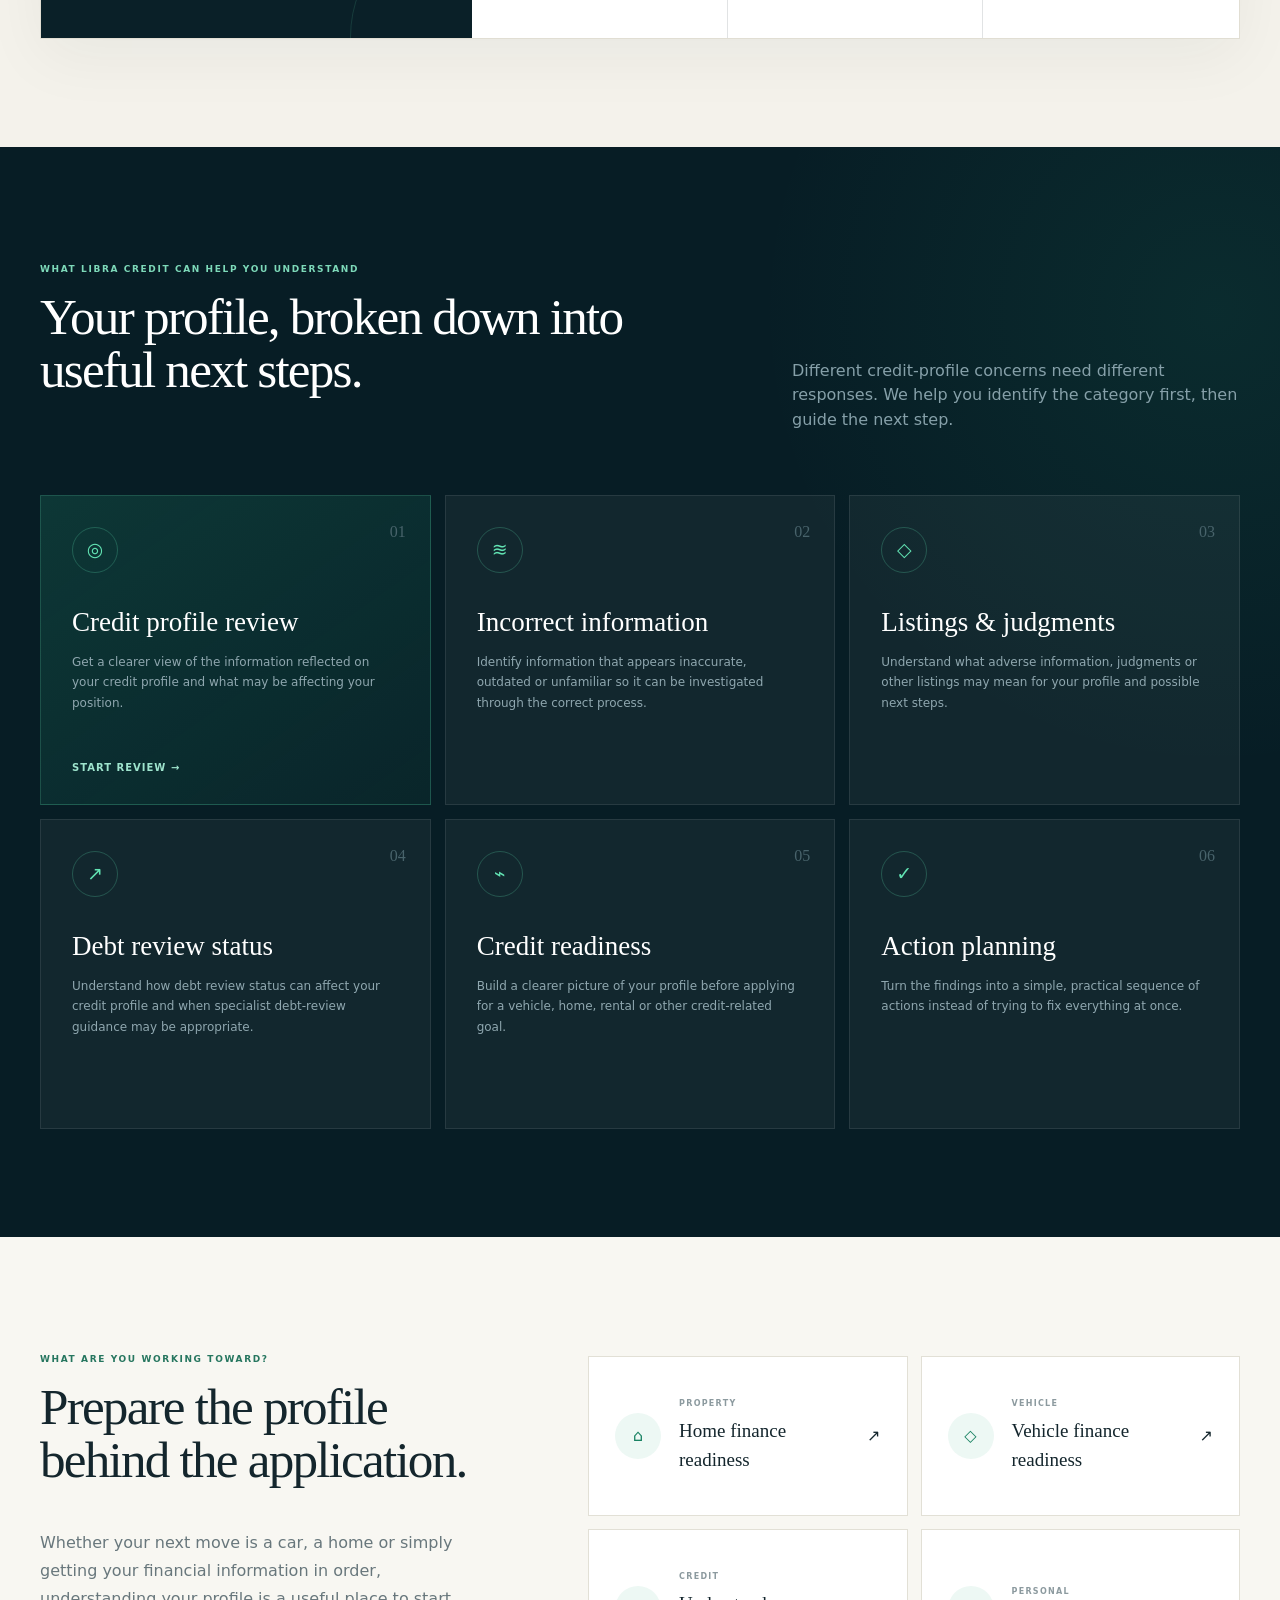
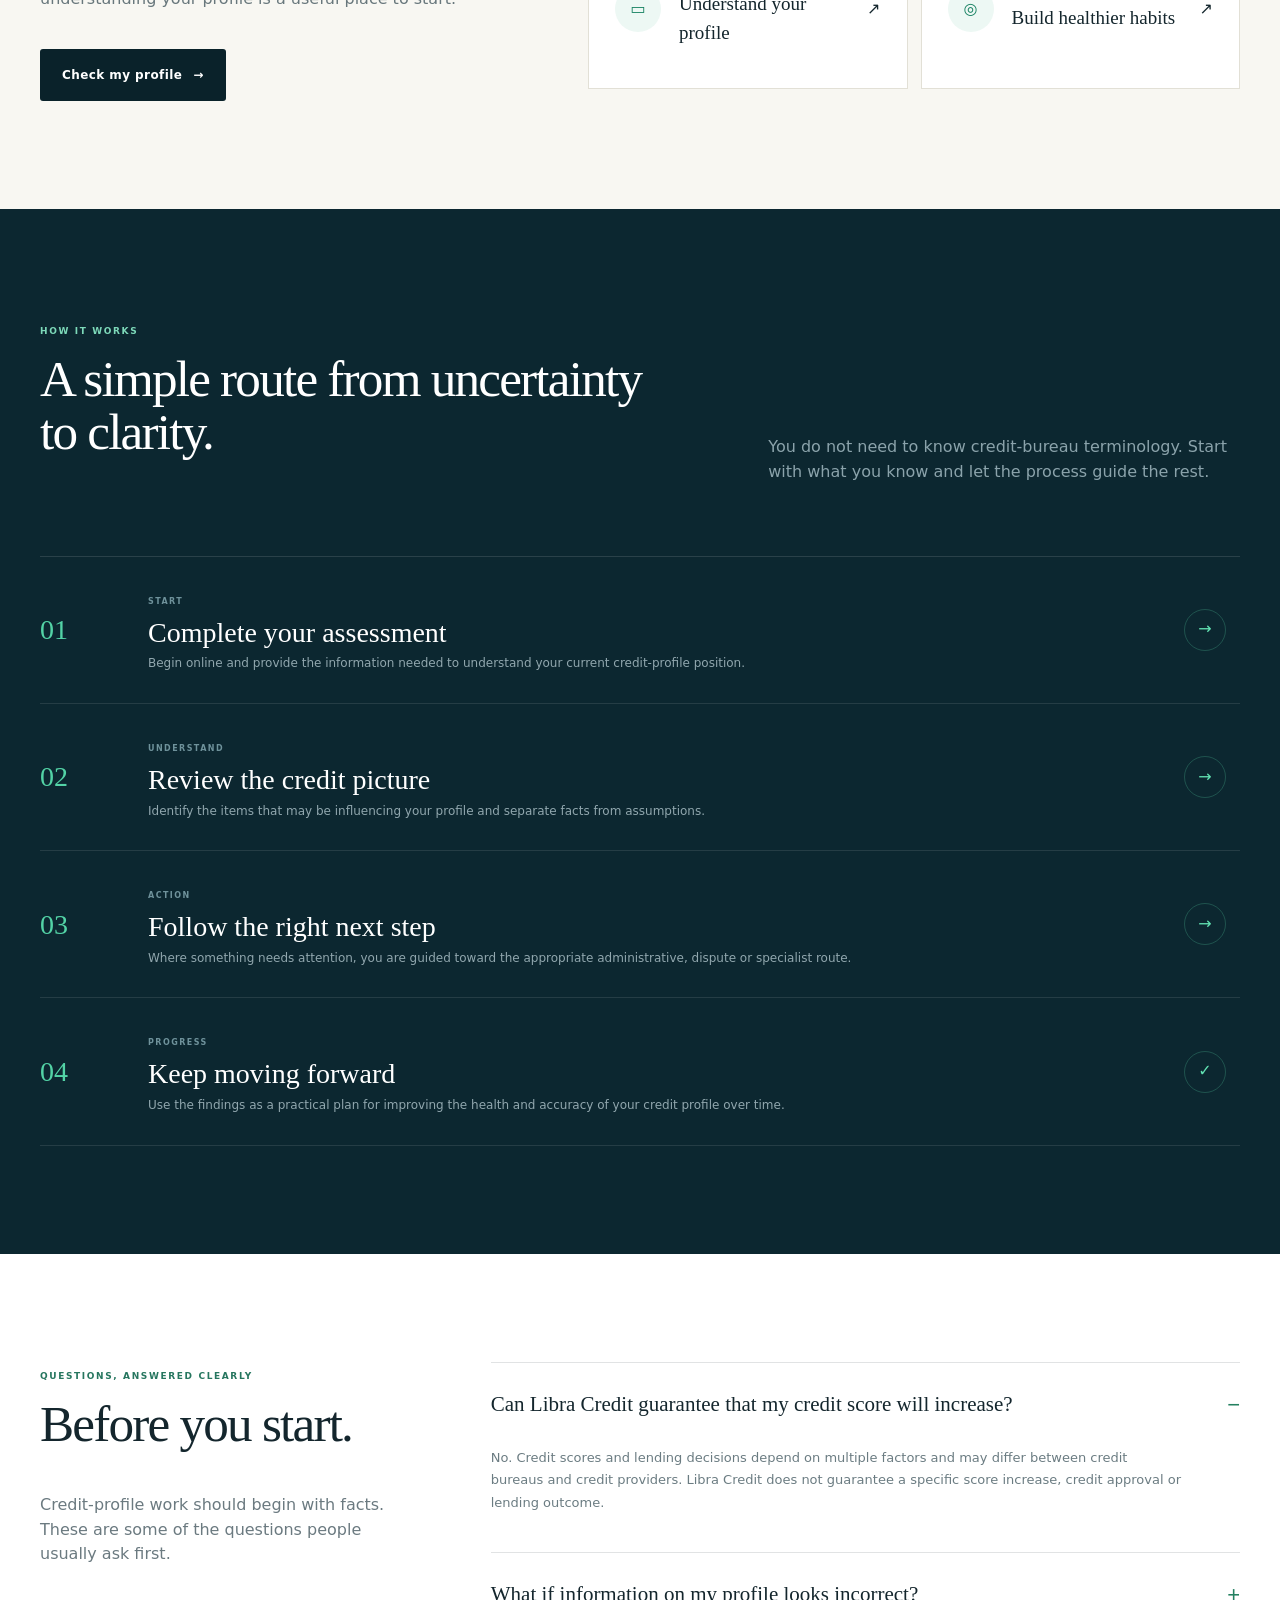
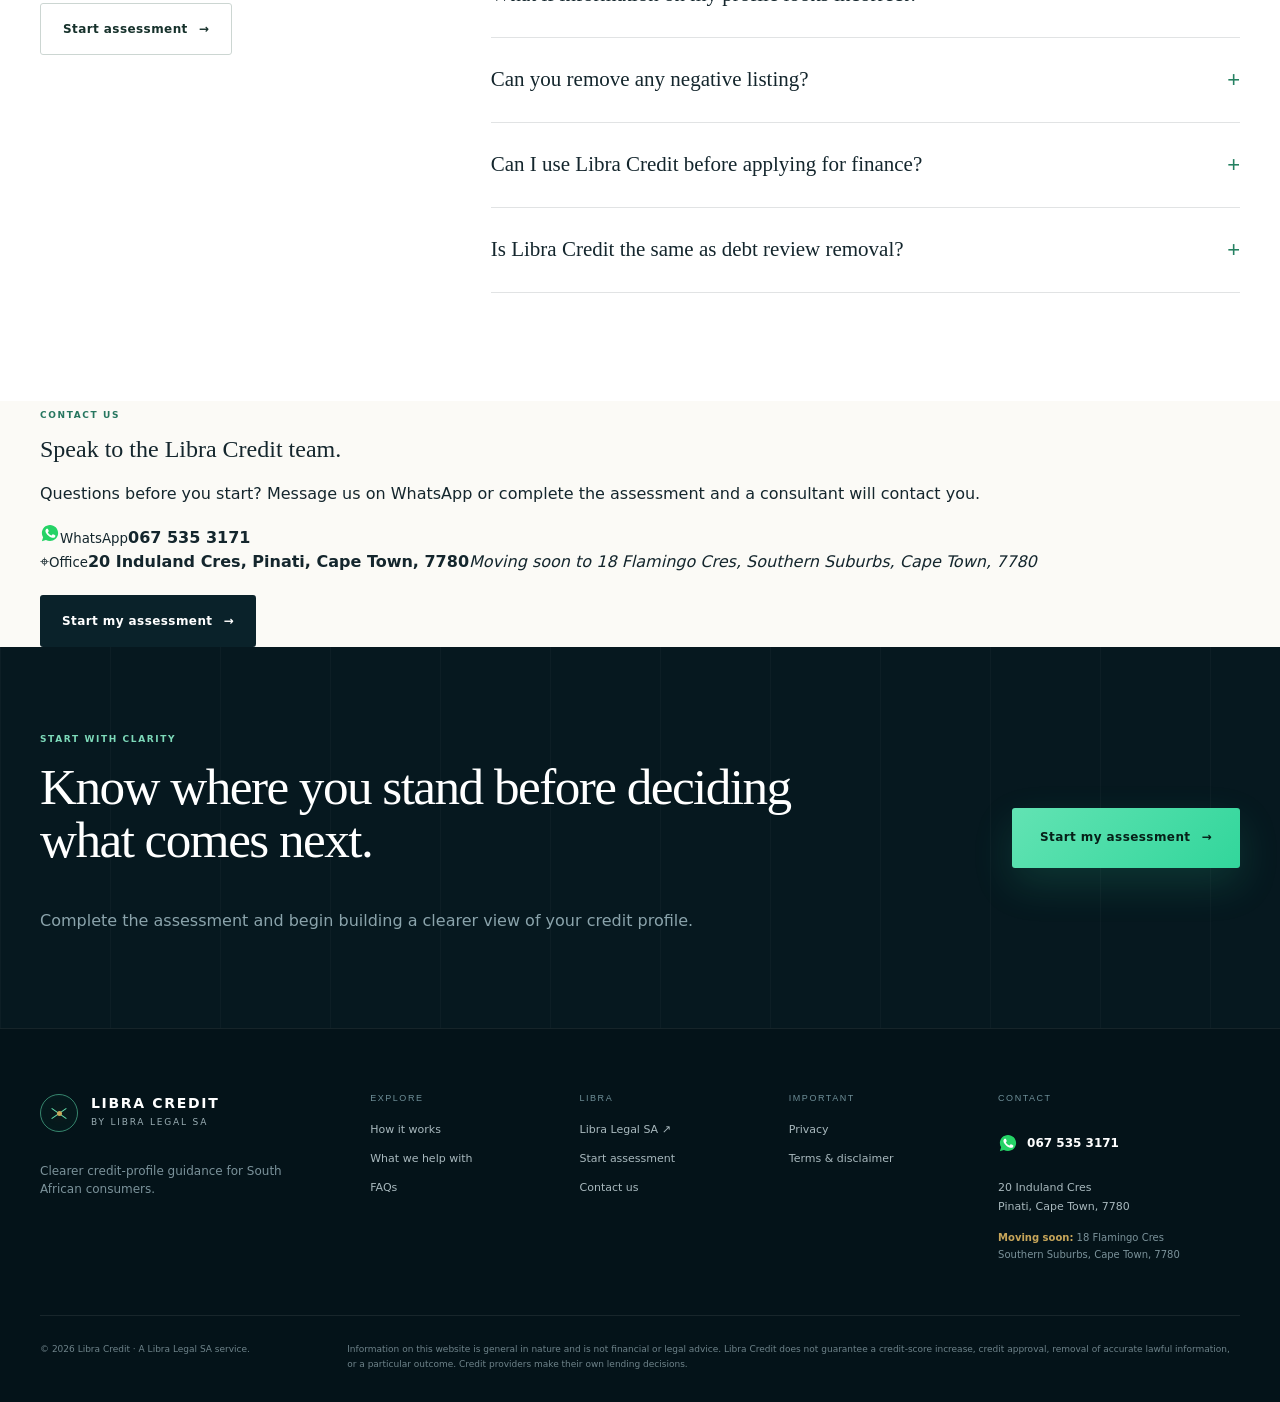
==== commit 52b43965: "Adding html for new changes" ====
--- a/index.html
+++ b/index.html
@@ -36,7 +36,8 @@
         <a href="#help">What we help with</a>
         <a href="#why">Why Libra</a>
         <a href="#faq">FAQs</a>
-        <a class="nav-button" href="https://thrive.libralegalsa.co.za">Start assessment <span>↗</span></a>
+        <a href="#contact">Contact</a>
+        <a class="nav-button" href="assessment.html">Start assessment <span>↗</span></a>
       </nav>
     </div>
   </header>
@@ -54,7 +55,7 @@
           <p class="hero-lead">Understand what is affecting your profile, identify information that may need attention, and get a clearer path toward your financial goals.</p>
 
           <div class="hero-actions">
-            <a class="button button-primary" href="https://thrive.libralegalsa.co.za">Start my credit assessment <span>→</span></a>
+            <a class="button button-primary" href="assessment.html">Start my credit assessment <span>→</span></a>
             <a class="button button-text" href="#how">See how it works <span>↓</span></a>
           </div>
 
@@ -178,7 +179,7 @@
           <div class="service-icon">◎</div>
           <h3>Credit profile review</h3>
           <p>Get a clearer view of the information reflected on your credit profile and what may be affecting your position.</p>
-          <a href="https://thrive.libralegalsa.co.za">Start review <span>→</span></a>
+          <a href="assessment.html">Start review <span>→</span></a>
         </article>
         <article class="service-card">
           <span class="service-number">02</span>
@@ -219,7 +220,7 @@
           <span class="eyebrow">What are you working toward?</span>
           <h2>Prepare the profile behind the application.</h2>
           <p>Whether your next move is a car, a home or simply getting your financial information in order, understanding your profile is a useful place to start.</p>
-          <a class="button button-dark" href="https://thrive.libralegalsa.co.za">Check my profile <span>→</span></a>
+          <a class="button button-dark" href="assessment.html">Check my profile <span>→</span></a>
         </div>
 
         <div class="goal-cards">
@@ -286,7 +287,7 @@
           <span class="eyebrow">Questions, answered clearly</span>
           <h2>Before you start.</h2>
           <p>Credit-profile work should begin with facts. These are some of the questions people usually ask first.</p>
-          <a class="button button-outline" href="https://thrive.libralegalsa.co.za">Start assessment <span>→</span></a>
+          <a class="button button-outline" href="assessment.html">Start assessment <span>→</span></a>
         </aside>
 
         <div class="faq-list">
@@ -314,6 +315,21 @@
       </div>
     </section>
 
+    <section class="contact-section" id="contact">
+      <div class="shell contact-layout">
+        <div>
+          <span class="eyebrow">Contact us</span>
+          <h2>Speak to the Libra Credit team.</h2>
+          <p>Questions before you start? Message us on WhatsApp or complete the assessment and a consultant will contact you.</p>
+        </div>
+        <div class="contact-cards">
+          <a class="contact-card" href="https://wa.me/27675353171" target="_blank" rel="noopener"><svg class="wa-icon" viewBox="0 0 32 32" aria-hidden="true"><path fill="#25D366" d="M16 3C8.8 3 3 8.7 3 15.8c0 2.5.7 4.9 2 7L3 29l6.4-2c2 1.1 4.3 1.7 6.6 1.7 7.2 0 13-5.7 13-12.8S23.2 3 16 3z"/><path fill="#fff" d="M23.4 19.3c-.4-.2-2.3-1.1-2.6-1.2-.4-.1-.6-.2-.9.2-.3.4-1 1.2-1.2 1.4-.2.2-.4.3-.8.1-.4-.2-1.6-.6-3.1-1.9-1.1-1-1.9-2.3-2.1-2.6-.2-.4 0-.6.2-.8l.6-.7c.2-.2.3-.4.4-.6.1-.3 0-.5 0-.7l-1.2-2.8c-.3-.7-.6-.6-.9-.6h-.7c-.3 0-.7.1-1 .5-.4.4-1.4 1.3-1.4 3.2s1.4 3.7 1.6 4c.2.3 2.8 4.2 6.7 5.9.9.4 1.7.6 2.2.8.9.3 1.8.3 2.5.2.8-.1 2.3-.9 2.6-1.9.3-.9.3-1.7.2-1.9-.1-.2-.4-.3-.8-.4z"/></svg><span><small>WhatsApp</small><strong>067 535 3171</strong></span></a>
+          <div class="contact-card"><span class="contact-pin" aria-hidden="true">⌖</span><span><small>Office</small><strong>20 Induland Cres, Pinati, Cape Town, 7780</strong><em>Moving soon to 18 Flamingo Cres, Southern Suburbs, Cape Town, 7780</em></span></div>
+          <a class="button button-dark" href="assessment.html">Start my assessment <span>→</span></a>
+        </div>
+      </div>
+    </section>
+
     <section class="cta-section">
       <div class="cta-lines"></div>
       <div class="shell cta-layout">
@@ -322,7 +338,7 @@
           <h2>Know where you stand before deciding what comes next.</h2>
           <p>Complete the assessment and begin building a clearer view of your credit profile.</p>
         </div>
-        <a class="button button-primary button-large" href="https://thrive.libralegalsa.co.za">Start my assessment <span>→</span></a>
+        <a class="button button-primary button-large" href="assessment.html">Start my assessment <span>→</span></a>
       </div>
     </section>
   </main>
@@ -349,7 +365,8 @@
       <div>
         <h3>Libra</h3>
         <a href="https://libralegalsa.co.za">Libra Legal SA ↗</a>
-        <a href="https://thrive.libralegalsa.co.za">Start assessment ↗</a>
+        <a href="assessment.html">Start assessment</a>
+        <a href="#contact">Contact us</a>
       </div>
       <div>
         <h3>Important</h3>
--- a/styles.css
+++ b/styles.css
@@ -179,7 +179,7 @@
 .button-large{min-height:60px;padding:0 28px}
 
 .site-footer{background:#041319;color:#fff;padding:65px 0 30px;border-top:1px solid rgba(255,255,255,.07)}
-.footer-main{display:grid;grid-template-columns:1.5fr repeat(3,1fr);gap:60px}
+.footer-main{display:grid;grid-template-columns:1.4fr repeat(3,.8fr) 1.2fr;gap:48px}
 .footer-brand p{color:#7b929a;font-size:12px;max-width:300px;margin-top:22px}
 .footer-main h3{font-family:Inter,ui-sans-serif,sans-serif;font-size:9px;text-transform:uppercase;letter-spacing:.17em;color:#6f8f98;margin-bottom:18px}
 .footer-main>div>a:not(.brand){display:block;color:#a9b9be;font-size:11px;margin:12px 0}
@@ -200,7 +200,7 @@
   .floating-goal{left:0}.floating-plan{right:0}
   .feature-band{grid-template-columns:1fr}.feature-metrics{grid-template-columns:repeat(3,1fr)}
   .service-grid{grid-template-columns:1fr 1fr}
-  .footer-main{grid-template-columns:1.3fr 1fr 1fr}.footer-main>div:last-child{grid-column:2/-1}
+  .footer-main{grid-template-columns:1.3fr 1fr 1fr}.footer-main>div:last-child{grid-column:1/-1}
 }
 @media(max-width:850px){
   .nav-shell{min-height:76px}
@@ -251,4 +251,15 @@
   .footer-main{grid-template-columns:1fr;gap:35px}
   .legal-card{padding:30px}
   .legal-card h1{font-size:42px}
-}+}
+/* Contact + WhatsApp */
+.footer-contact address{font-style:normal;color:#a9b9be;font-size:11px;line-height:1.7;margin:14px 0 0}
+.footer-contact .move-note{color:#7b929a;font-size:10px;line-height:1.7;margin:12px 0 0}
+.footer-contact .move-note strong{color:var(--gold);font-weight:600}
+.wa-link{display:inline-flex!important;align-items:center;gap:9px;color:#fff!important;font-size:12px!important;font-weight:600}
+.wa-icon{width:20px;height:20px;flex:none}
+.wa-link:hover span{color:#25D366}
+.wa-float{position:fixed;right:22px;bottom:22px;z-index:60;width:54px;height:54px;border-radius:50%;background:#fff;display:flex;align-items:center;justify-content:center;box-shadow:0 12px 30px rgba(4,19,25,.28);transition:transform .25s ease}
+.wa-float .wa-icon{width:34px;height:34px}
+.wa-float:hover{transform:translateY(-3px)}
+@media (max-width:640px){.wa-float{right:16px;bottom:16px;width:50px;height:50px}}
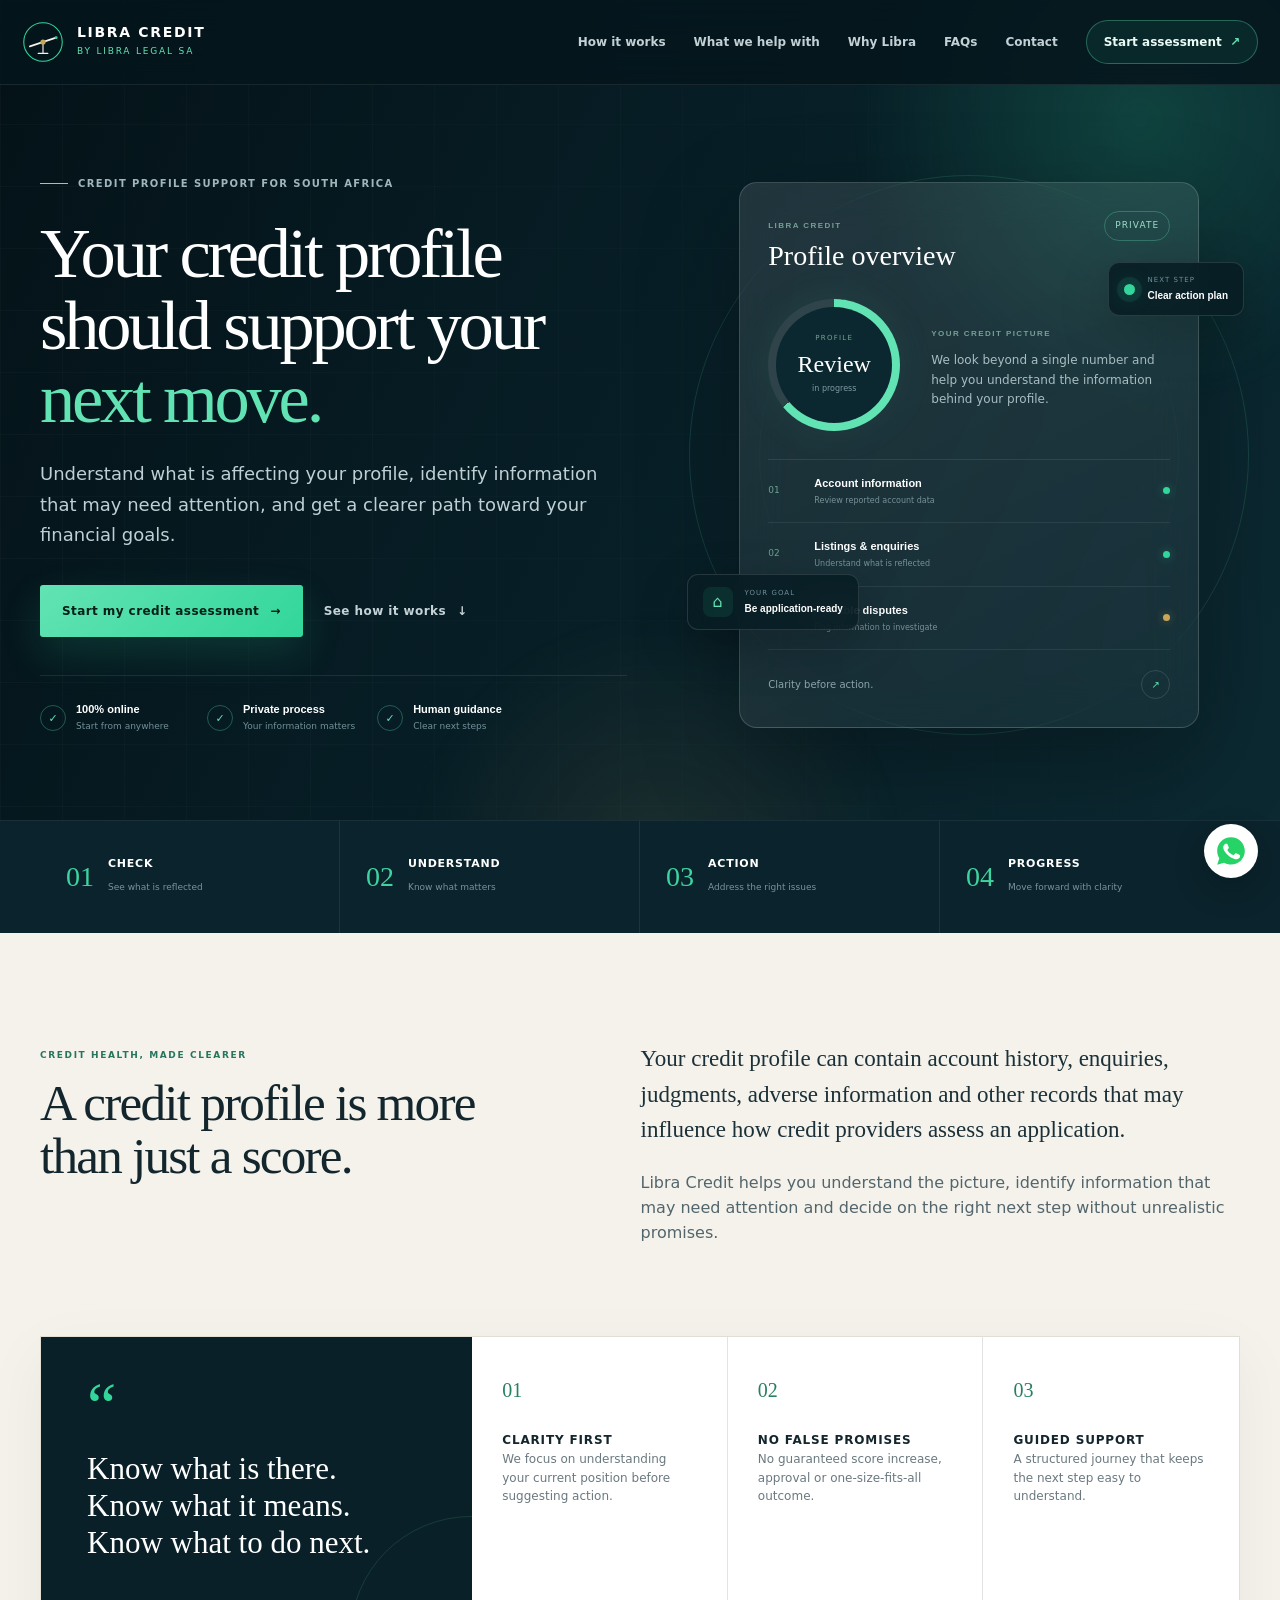
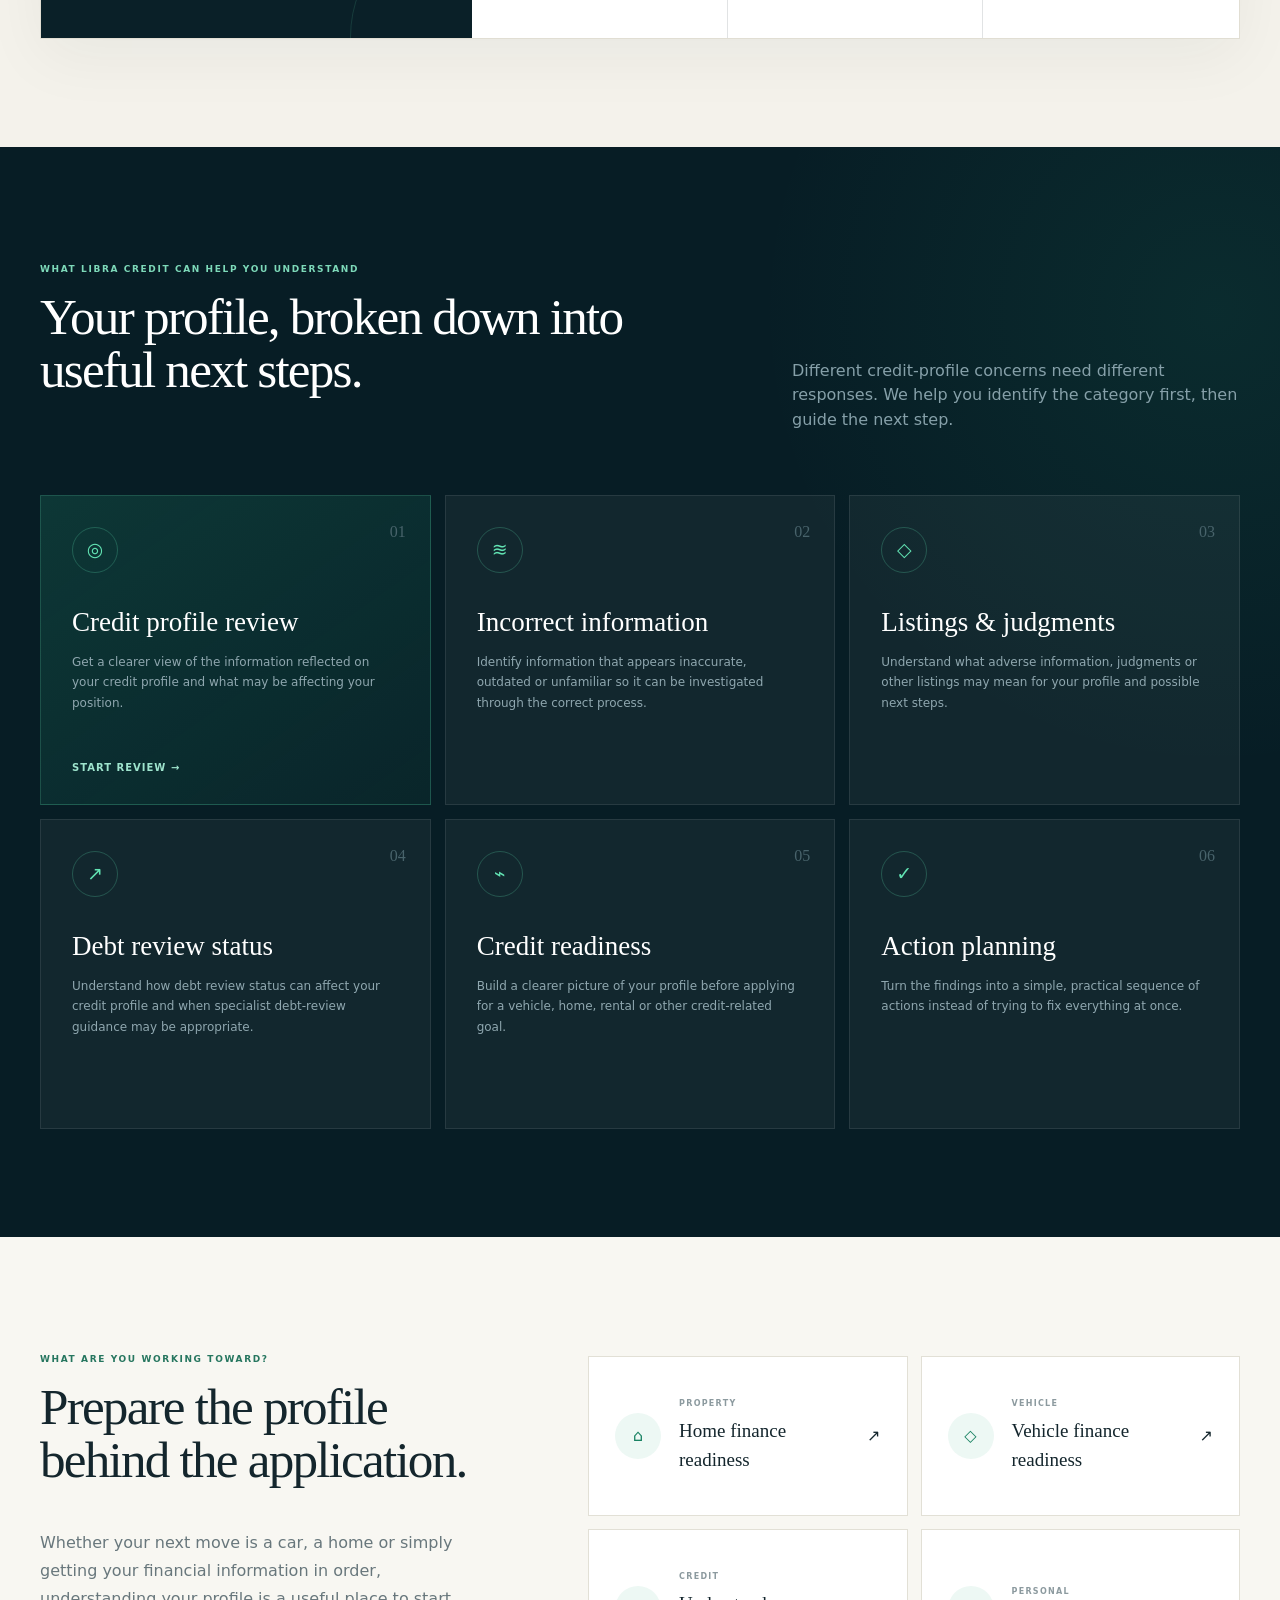
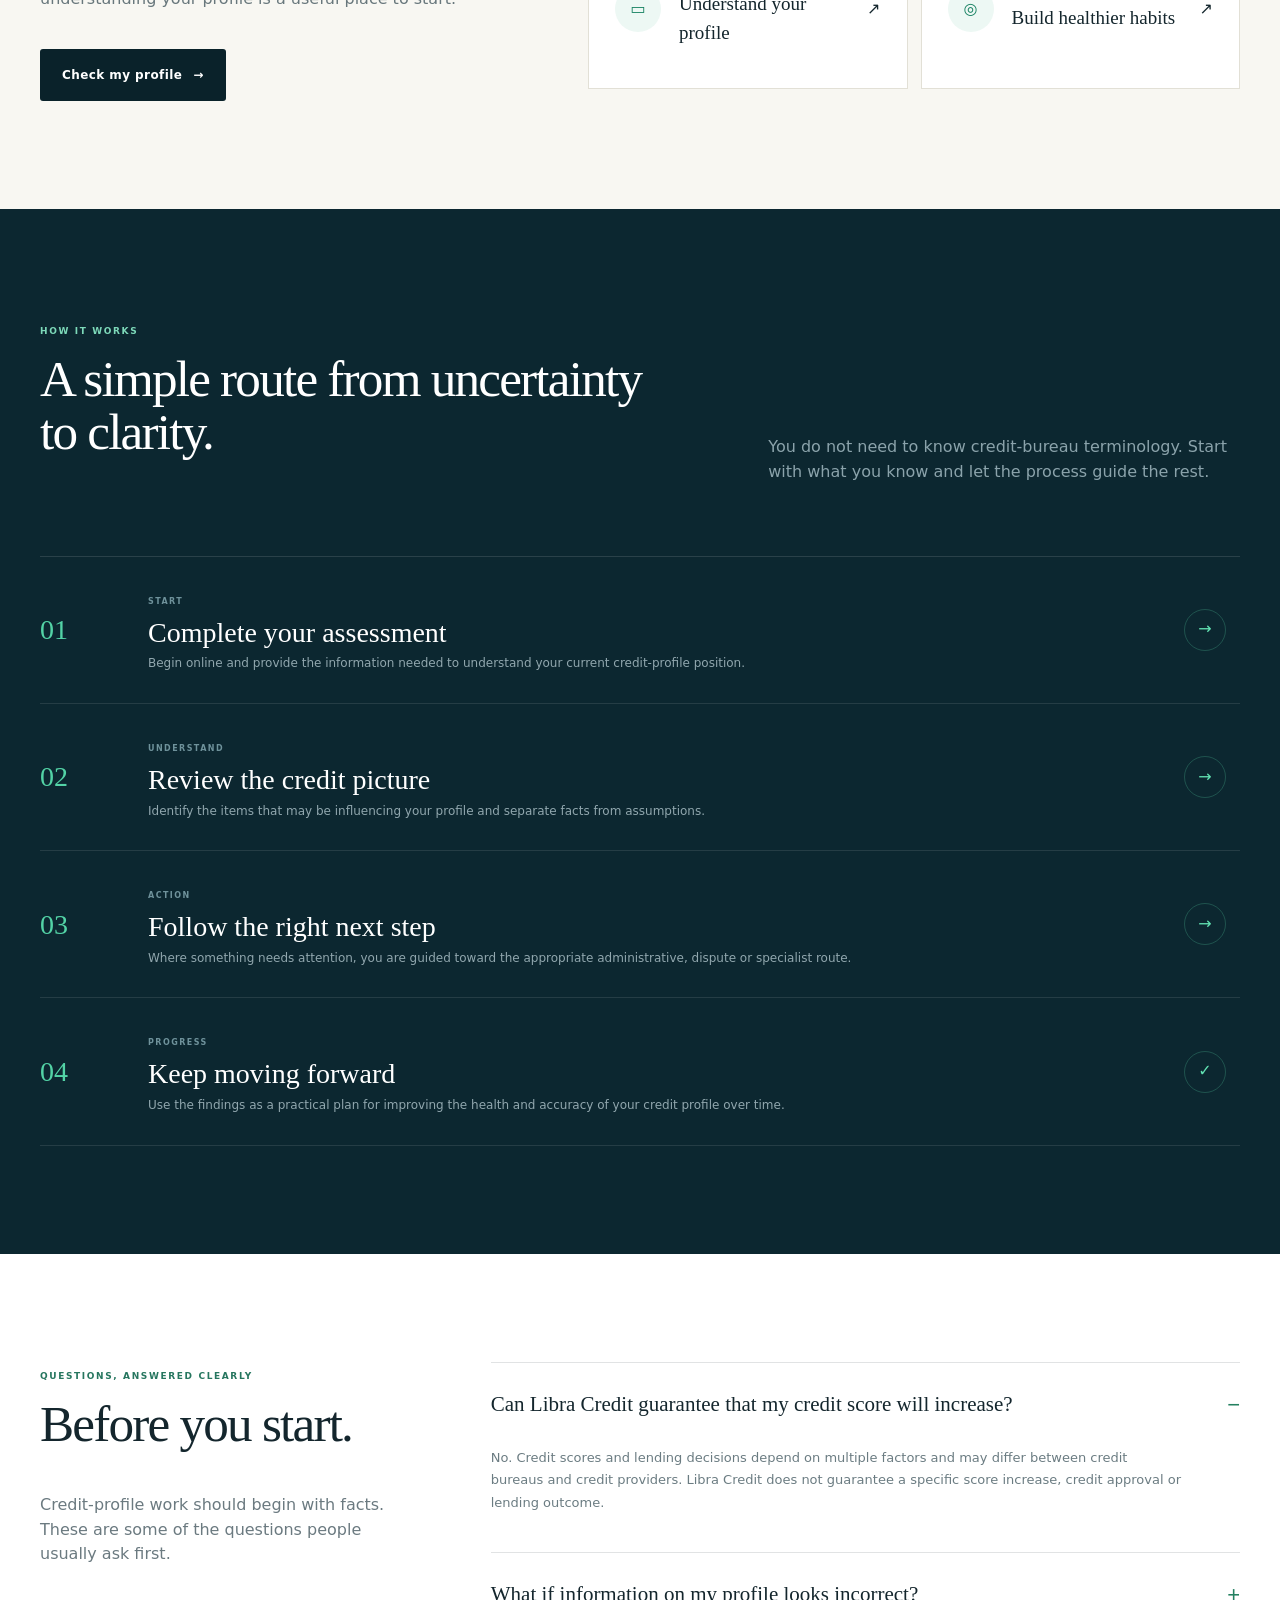
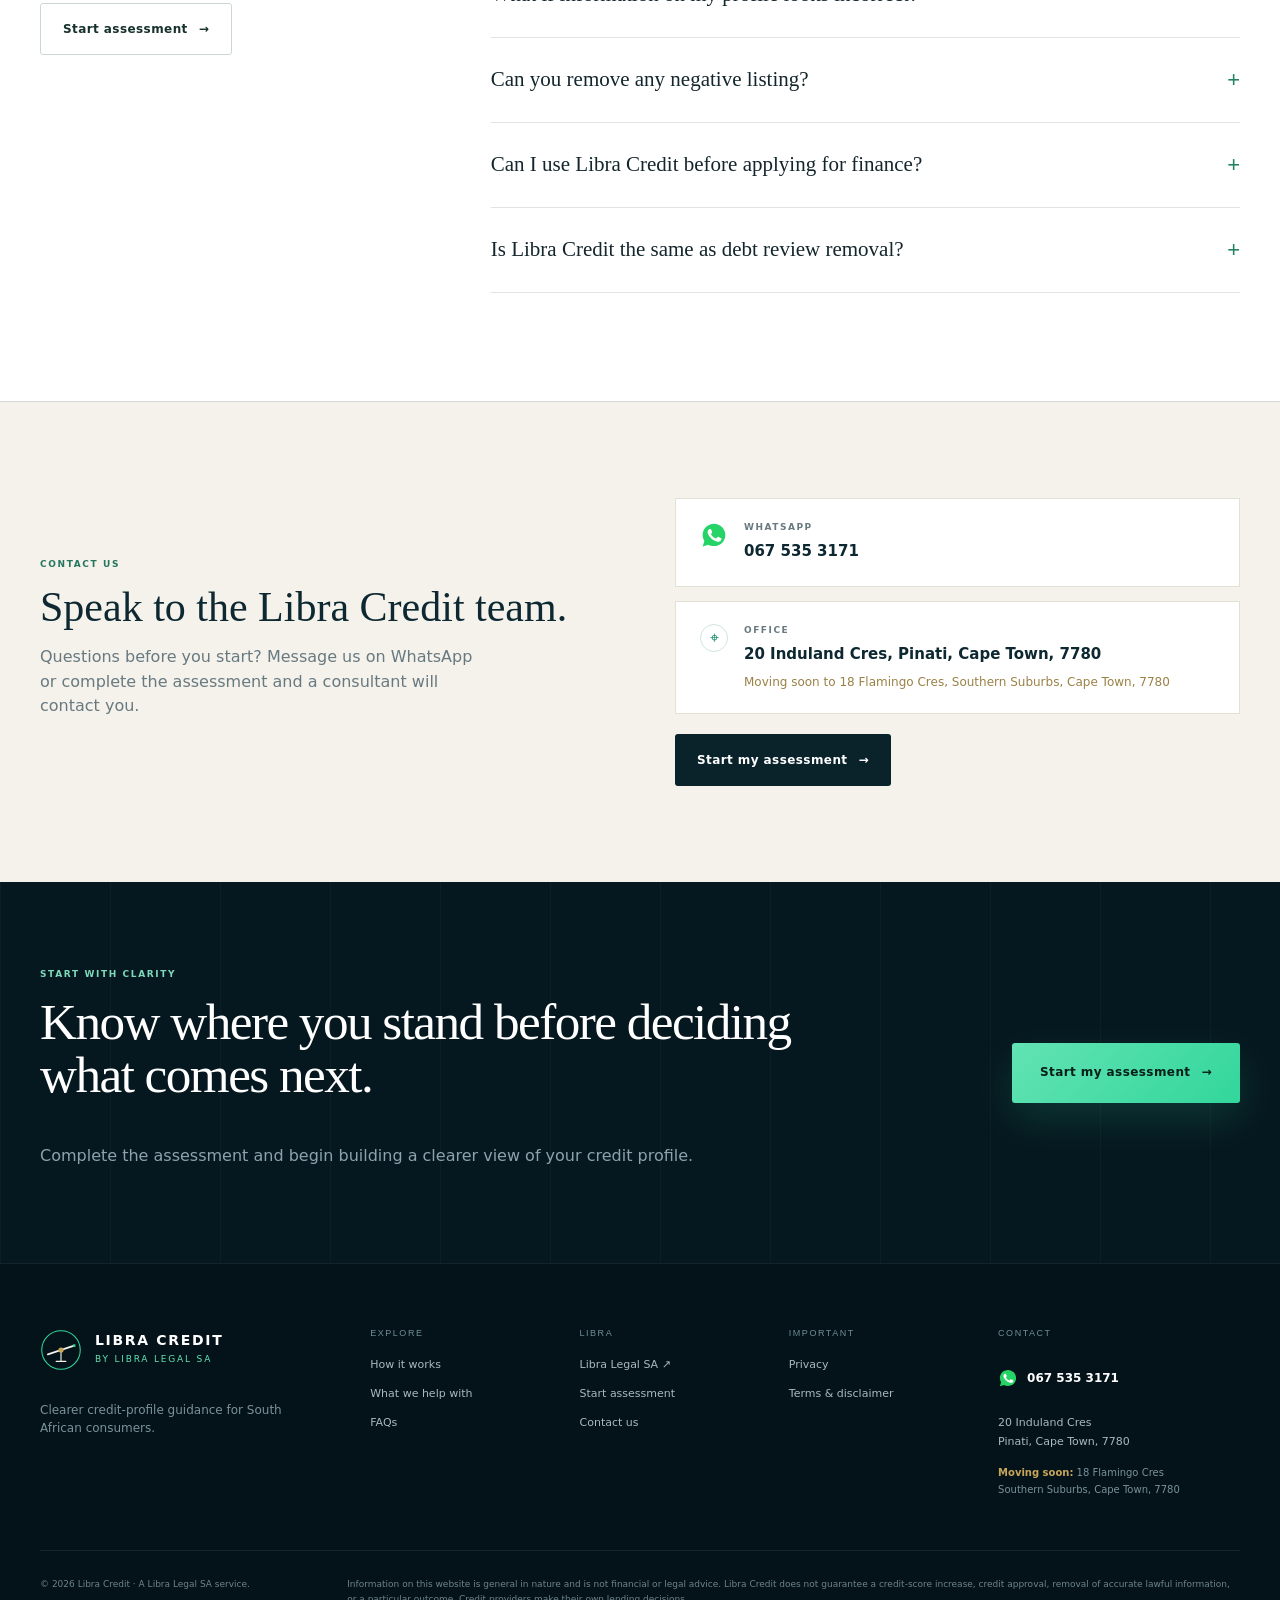
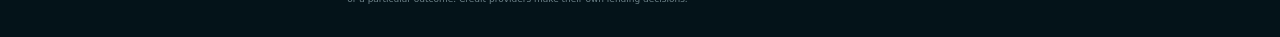
==== commit 0c214652: "Add files as per updated logo" ====
--- a/index.html
+++ b/index.html
@@ -10,17 +10,17 @@
   <meta property="og:description" content="Understand what is affecting your credit profile and get a clearer path forward.">
   <meta property="og:type" content="website">
   <link rel="icon" href="favicon.svg" type="image/svg+xml">
+  <link rel="icon" href="favicon.ico" sizes="any">
+  <link rel="apple-touch-icon" href="apple-touch-icon.png">
+  <meta property="og:image" content="https://thrive.libralegalsa.co.za/og-image.png">
+  <meta name="twitter:card" content="summary_large_image">
   <link rel="stylesheet" href="styles.css">
 </head>
 <body>
   <header class="site-header">
     <div class="nav-shell">
       <a class="brand" href="#top" aria-label="Libra Credit home">
-        <span class="brand-mark" aria-hidden="true">
-          <span class="mark-line mark-line-a"></span>
-          <span class="mark-line mark-line-b"></span>
-          <span class="mark-dot"></span>
-        </span>
+        <span class="brand-mark"><svg class="brand-svg" aria-hidden="true" xmlns="http://www.w3.org/2000/svg" viewBox="-48 -48 96 96"><g transform="translate(0,0) scale(1)"><circle r="44" fill="none" stroke="#32d69b" stroke-width="2.4"/><line x1="-30" y1="10" x2="30" y2="-10" stroke="#f4f2eb" stroke-width="4" stroke-linecap="round"/><line x1="0" y1="0" x2="0" y2="26" stroke="#f4f2eb" stroke-width="2.6"/><line x1="-11" y1="26" x2="11" y2="26" stroke="#f4f2eb" stroke-width="2.6" stroke-linecap="round"/><circle r="6" fill="#c7a65a"/><circle cx="30" cy="-10" r="3.4" fill="#32d69b"/></g></svg></span>
         <span class="brand-copy">
           <strong>LIBRA CREDIT</strong>
           <small>by Libra Legal SA</small>
@@ -347,11 +347,7 @@
     <div class="shell footer-main">
       <div class="footer-brand">
         <a class="brand brand-footer" href="#top">
-          <span class="brand-mark" aria-hidden="true">
-            <span class="mark-line mark-line-a"></span>
-            <span class="mark-line mark-line-b"></span>
-            <span class="mark-dot"></span>
-          </span>
+          <span class="brand-mark"><svg class="brand-svg" aria-hidden="true" xmlns="http://www.w3.org/2000/svg" viewBox="-48 -48 96 96"><g transform="translate(0,0) scale(1)"><circle r="44" fill="none" stroke="#32d69b" stroke-width="2.4"/><line x1="-30" y1="10" x2="30" y2="-10" stroke="#f4f2eb" stroke-width="4" stroke-linecap="round"/><line x1="0" y1="0" x2="0" y2="26" stroke="#f4f2eb" stroke-width="2.6"/><line x1="-11" y1="26" x2="11" y2="26" stroke="#f4f2eb" stroke-width="2.6" stroke-linecap="round"/><circle r="6" fill="#c7a65a"/><circle cx="30" cy="-10" r="3.4" fill="#32d69b"/></g></svg></span>
           <span class="brand-copy"><strong>LIBRA CREDIT</strong><small>by Libra Legal SA</small></span>
         </a>
         <p>Clearer credit-profile guidance for South African consumers.</p>
--- a/styles.css
+++ b/styles.css
@@ -24,12 +24,8 @@
 .nav-shell{width:min(1320px,calc(100% - 44px));margin:0 auto;min-height:84px;display:flex;align-items:center;justify-content:space-between;gap:32px}
 .brand{display:inline-flex;align-items:center;gap:13px;color:#fff}
 .brand-copy strong{display:block;font-size:14px;letter-spacing:.12em;line-height:1.1}
-.brand-copy small{display:block;margin-top:5px;font-size:9px;text-transform:uppercase;letter-spacing:.2em;color:#9aadb3}
-.brand-mark{width:38px;height:38px;border:1px solid rgba(98,227,179,.55);border-radius:50%;position:relative;display:inline-block;box-shadow:inset 0 0 22px rgba(50,214,155,.07)}
-.mark-line{position:absolute;left:9px;right:9px;height:1px;background:var(--emerald-2);top:18px;transform-origin:center}
-.mark-line-a{transform:rotate(35deg)}
-.mark-line-b{transform:rotate(-35deg)}
-.mark-dot{position:absolute;width:5px;height:5px;border-radius:50%;background:var(--gold);left:16px;top:16px;box-shadow:0 0 14px rgba(199,166,90,.55)}
+.brand-copy small{display:block;margin-top:5px;font-size:9px;text-transform:uppercase;letter-spacing:.2em;color:#62e3b3}
+.brand-mark{width:42px;height:42px;display:inline-block;flex:none}.brand-svg{width:100%;height:100%;display:block}
 .nav-links{display:flex;align-items:center;gap:28px;color:#c3d0d4;font-size:12px;font-weight:650}
 .nav-links>a:not(.nav-button){transition:.2s ease}
 .nav-links>a:not(.nav-button):hover{color:#fff}
@@ -263,3 +259,45 @@
 .wa-float .wa-icon{width:34px;height:34px}
 .wa-float:hover{transform:translateY(-3px)}
 @media (max-width:640px){.wa-float{right:16px;bottom:16px;width:50px;height:50px}}
+
+/* Contact section */
+.contact-section{background:var(--ivory);padding:96px 0;border-top:1px solid var(--line)}
+.contact-layout{display:grid;grid-template-columns:1fr 1fr;gap:70px;align-items:center}
+.contact-layout h2{font-size:42px;color:#0d2831;margin:0 0 16px}
+.contact-layout p{color:var(--muted);max-width:440px}
+.contact-cards{display:grid;gap:14px}
+.contact-card{display:flex;gap:16px;align-items:flex-start;background:#fff;border:1px solid #e3e0d6;padding:22px 24px;transition:.22s ease}
+a.contact-card:hover{transform:translateY(-2px);box-shadow:var(--shadow)}
+.contact-card .wa-icon{width:28px;height:28px}
+.contact-card small{display:block;font-size:9px;letter-spacing:.17em;text-transform:uppercase;color:var(--muted);font-weight:800;margin-bottom:4px}
+.contact-card strong{color:#0d2831;font-size:15px}
+.contact-card em{display:block;font-style:normal;color:#9a8146;font-size:12px;margin-top:6px}
+.contact-pin{width:28px;height:28px;flex:none;border-radius:50%;border:1px solid #cfe5dc;color:var(--emerald-dark);display:flex;align-items:center;justify-content:center}
+.contact-cards .button-dark{margin-top:6px;justify-self:start}
+@media (max-width:860px){.contact-layout{grid-template-columns:1fr;gap:36px}.contact-layout h2{font-size:32px}}
+
+/* Assessment form */
+.form-grid{display:grid;grid-template-columns:1fr 1fr;gap:18px 20px;margin-top:28px}
+.field{display:flex;flex-direction:column;gap:7px}
+.field.full{grid-column:1/-1}
+.field label,.field legend{font-size:11px;font-weight:800;color:#0d2831;letter-spacing:.02em}
+.field input,.field select,.field textarea{font:inherit;font-size:14px;padding:13px 14px;border:1px solid #d9d6cb;border-radius:3px;background:#fcfbf8;color:var(--text);transition:.2s}
+.field input:focus,.field select:focus,.field textarea:focus{outline:none;border-color:var(--emerald);box-shadow:0 0 0 3px rgba(50,214,155,.15);background:#fff}
+fieldset.field{border:0;padding:0;margin:0}
+.chips{display:flex;flex-wrap:wrap;gap:8px}
+.chips label{font-weight:600;font-size:12px;border:1px solid #d9d6cb;border-radius:999px;padding:9px 14px;cursor:pointer;background:#fcfbf8;color:#33464d}
+.chips input{position:absolute;opacity:0;pointer-events:none}
+.chips label:has(input:checked){background:#0a222a;color:#fff;border-color:#0a222a}
+.chips label:has(input:focus-visible){box-shadow:0 0 0 3px rgba(50,214,155,.3)}
+.consent{display:flex;gap:12px;align-items:flex-start;font-size:12px;color:#5e7077;line-height:1.6}
+.consent input{margin-top:3px;accent-color:var(--emerald-dark)}
+.form-actions{display:flex;flex-wrap:wrap;gap:16px;align-items:center;margin-top:30px}
+.form-actions .button{border:0;cursor:pointer;font-family:inherit}
+.form-note{font-size:11px;color:var(--muted)}
+.form-error{color:#b3412e;font-size:12px;font-weight:700;display:none}
+.form-success{display:none;text-align:center;padding:30px 0}
+.form-success .tick{width:58px;height:58px;border-radius:50%;margin:0 auto 18px;background:rgba(50,214,155,.12);color:var(--emerald-dark);display:flex;align-items:center;justify-content:center;font-size:26px}
+.is-sent form{display:none}.is-sent .form-success{display:block}
+@media (max-width:640px){.form-grid{grid-template-columns:1fr}.legal-card{padding:32px 22px}.legal-card h1{font-size:36px}}
+
+.legal-logo{display:block;margin-bottom:26px}.legal-logo img{display:block;height:auto;max-width:70%}
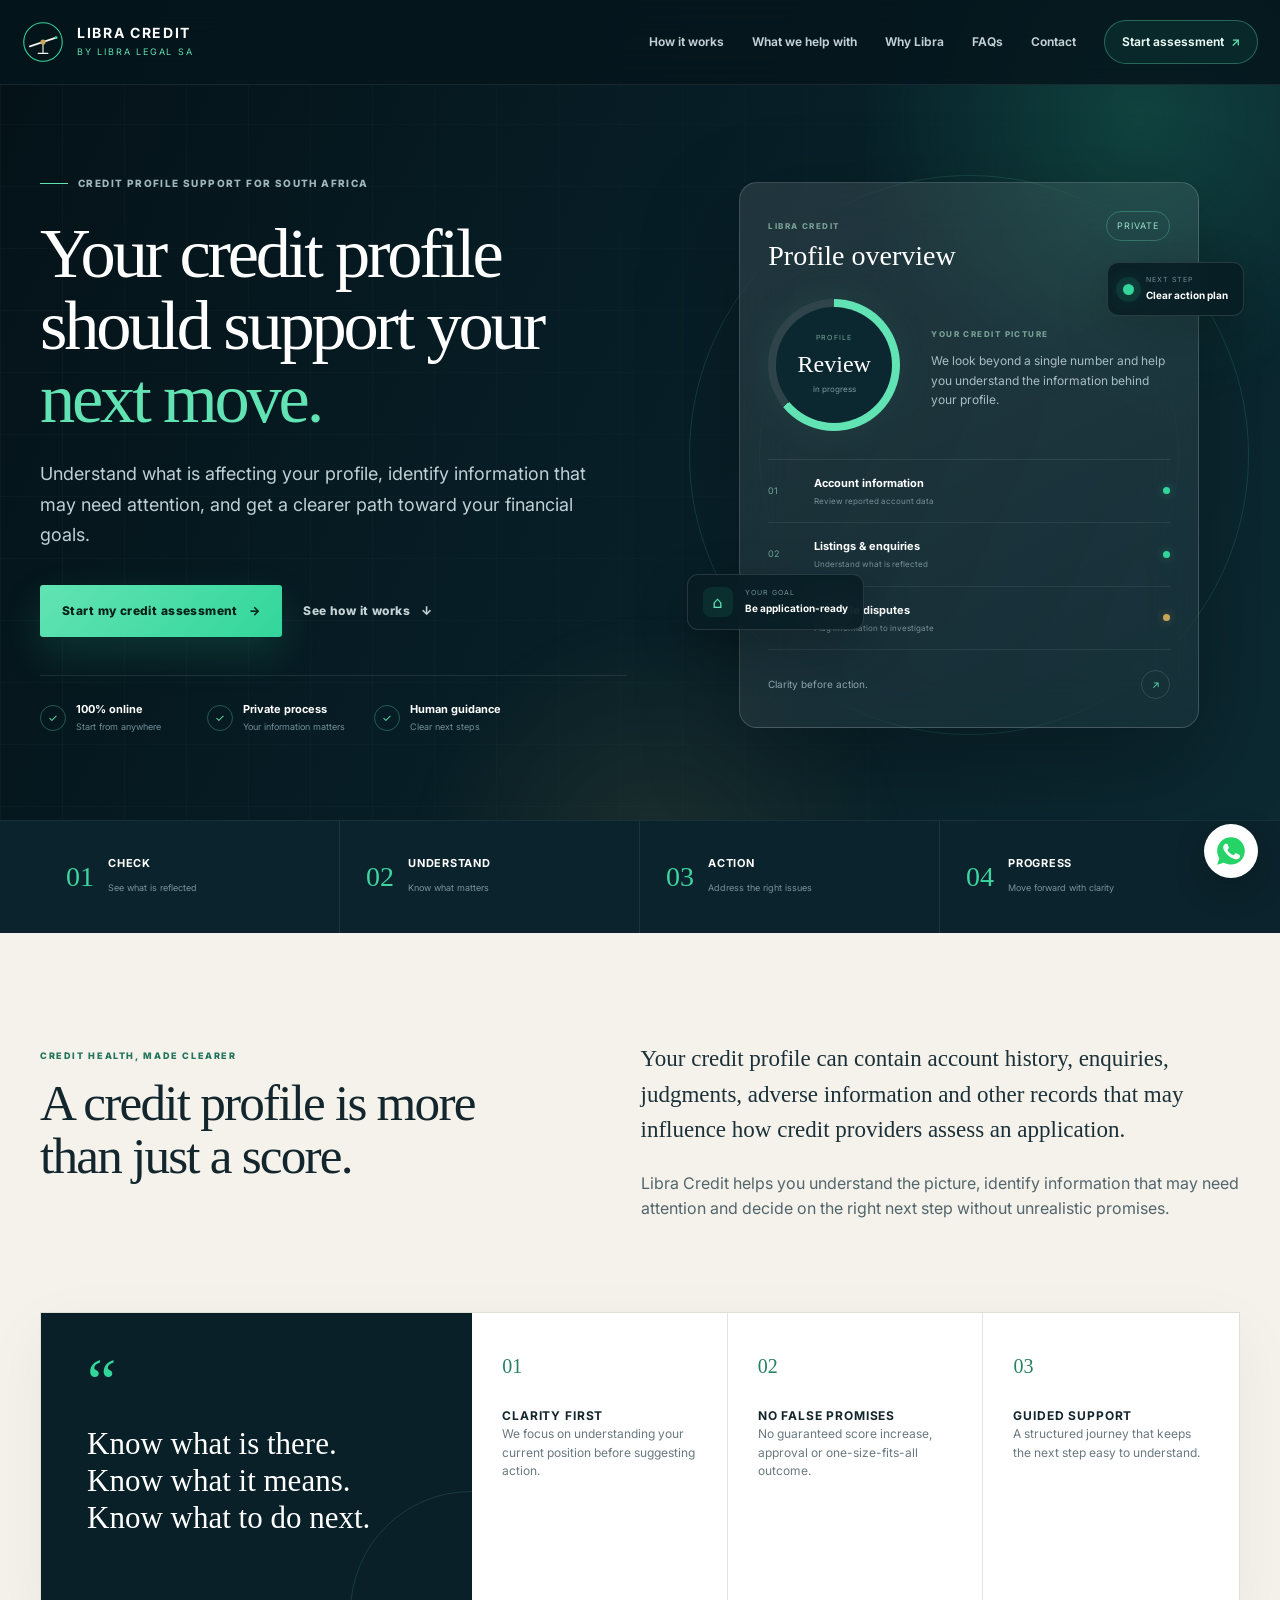
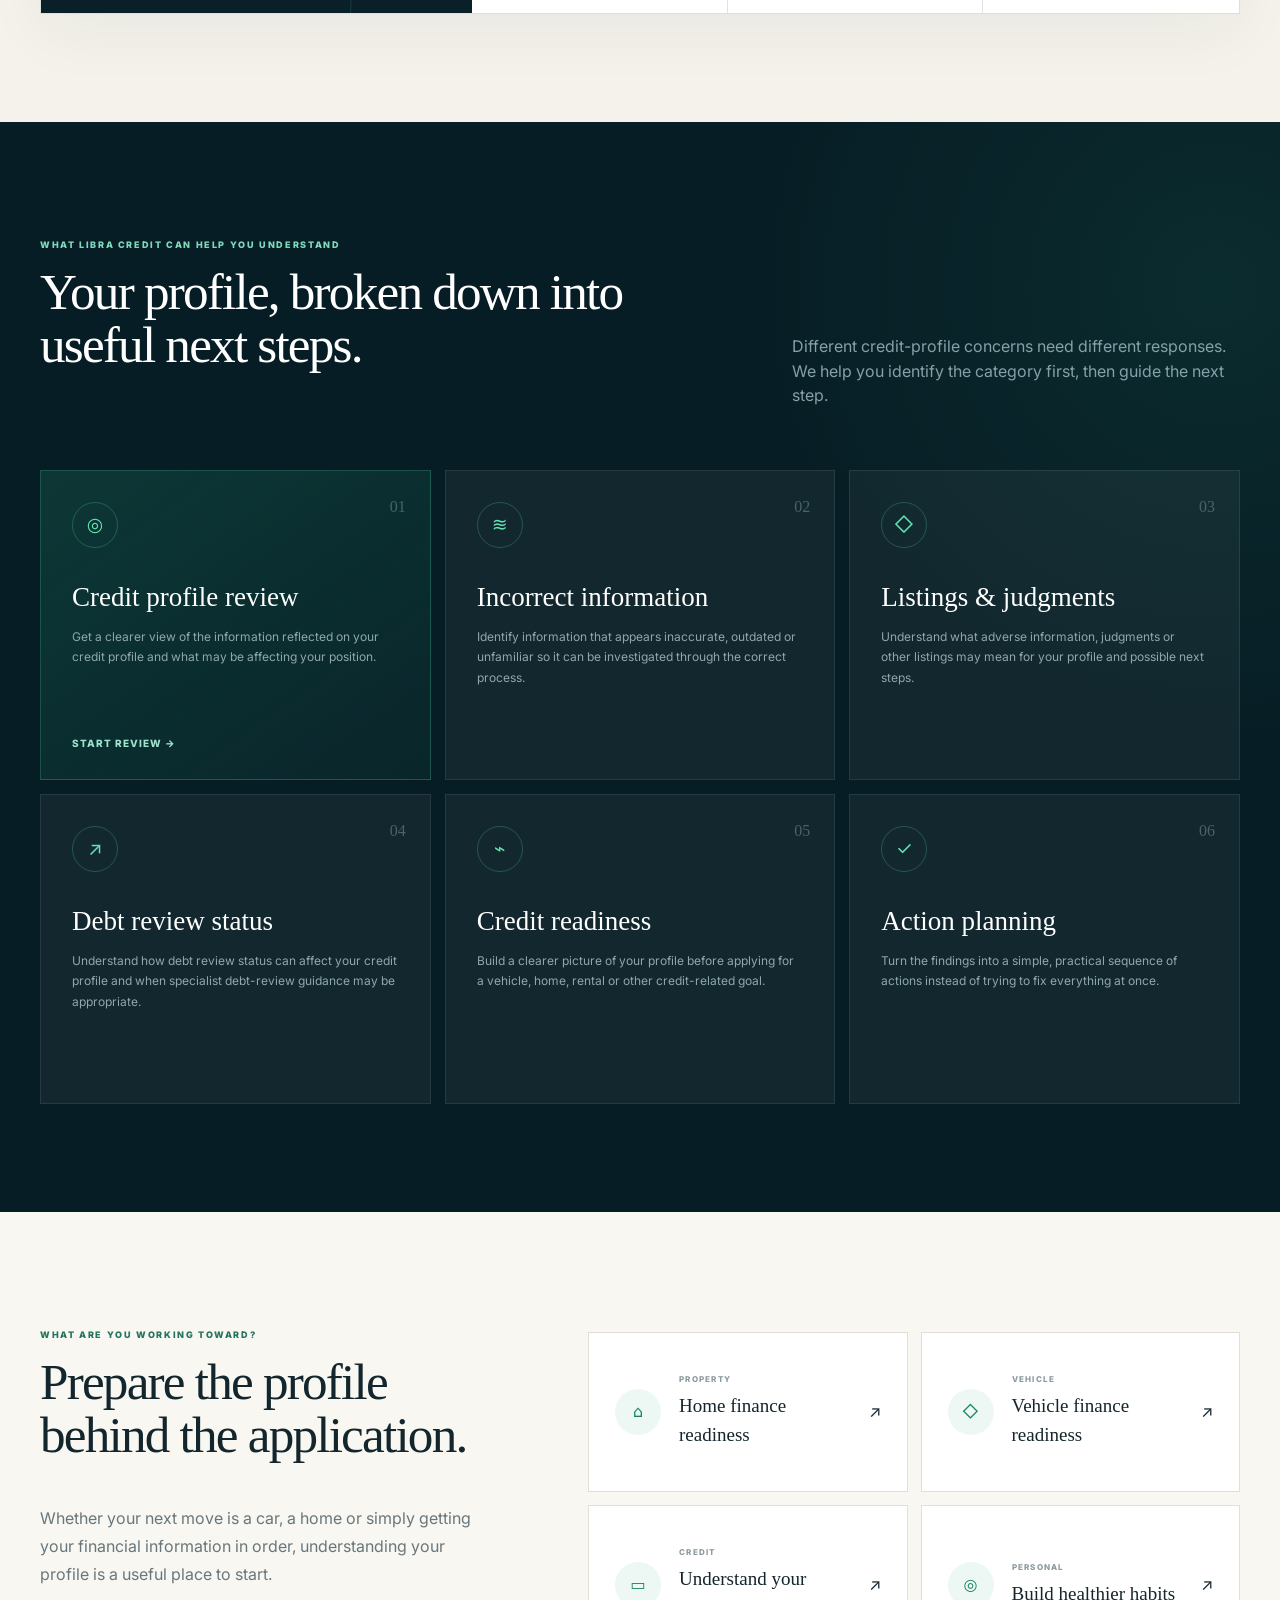
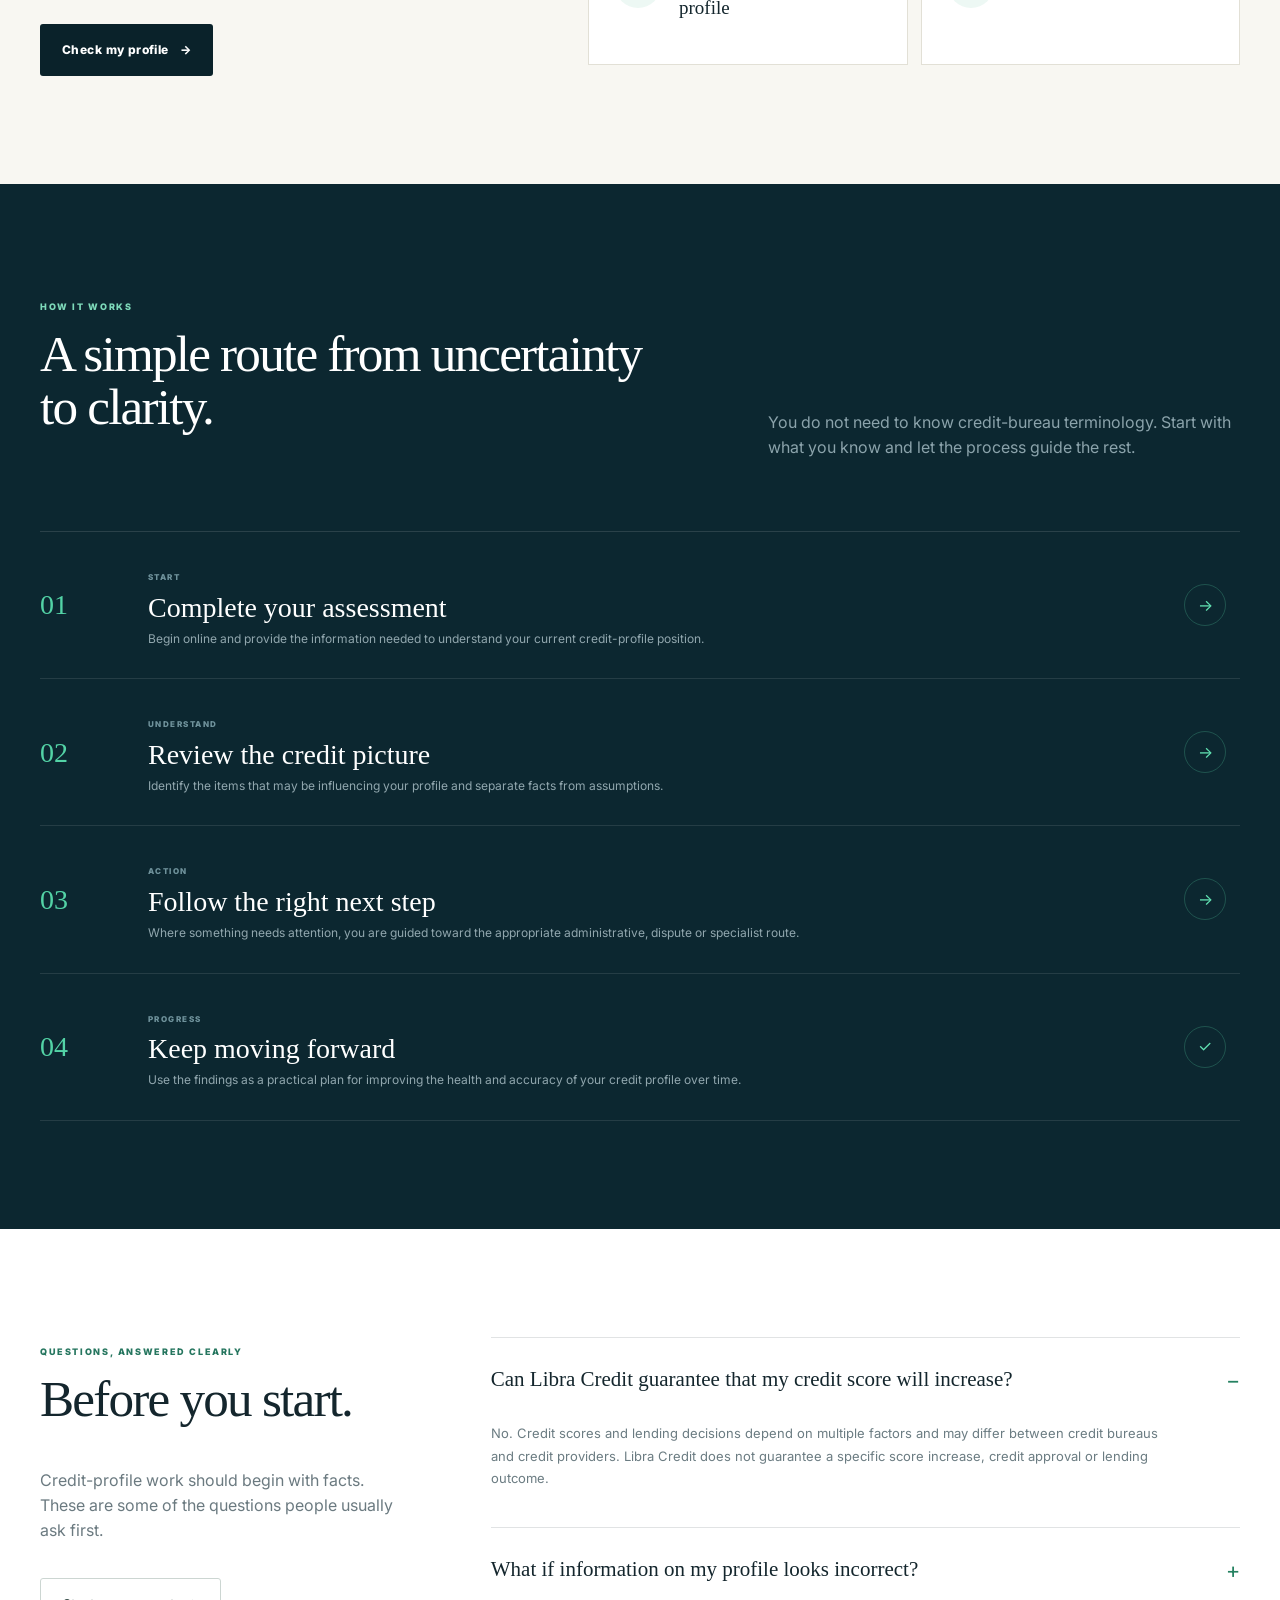
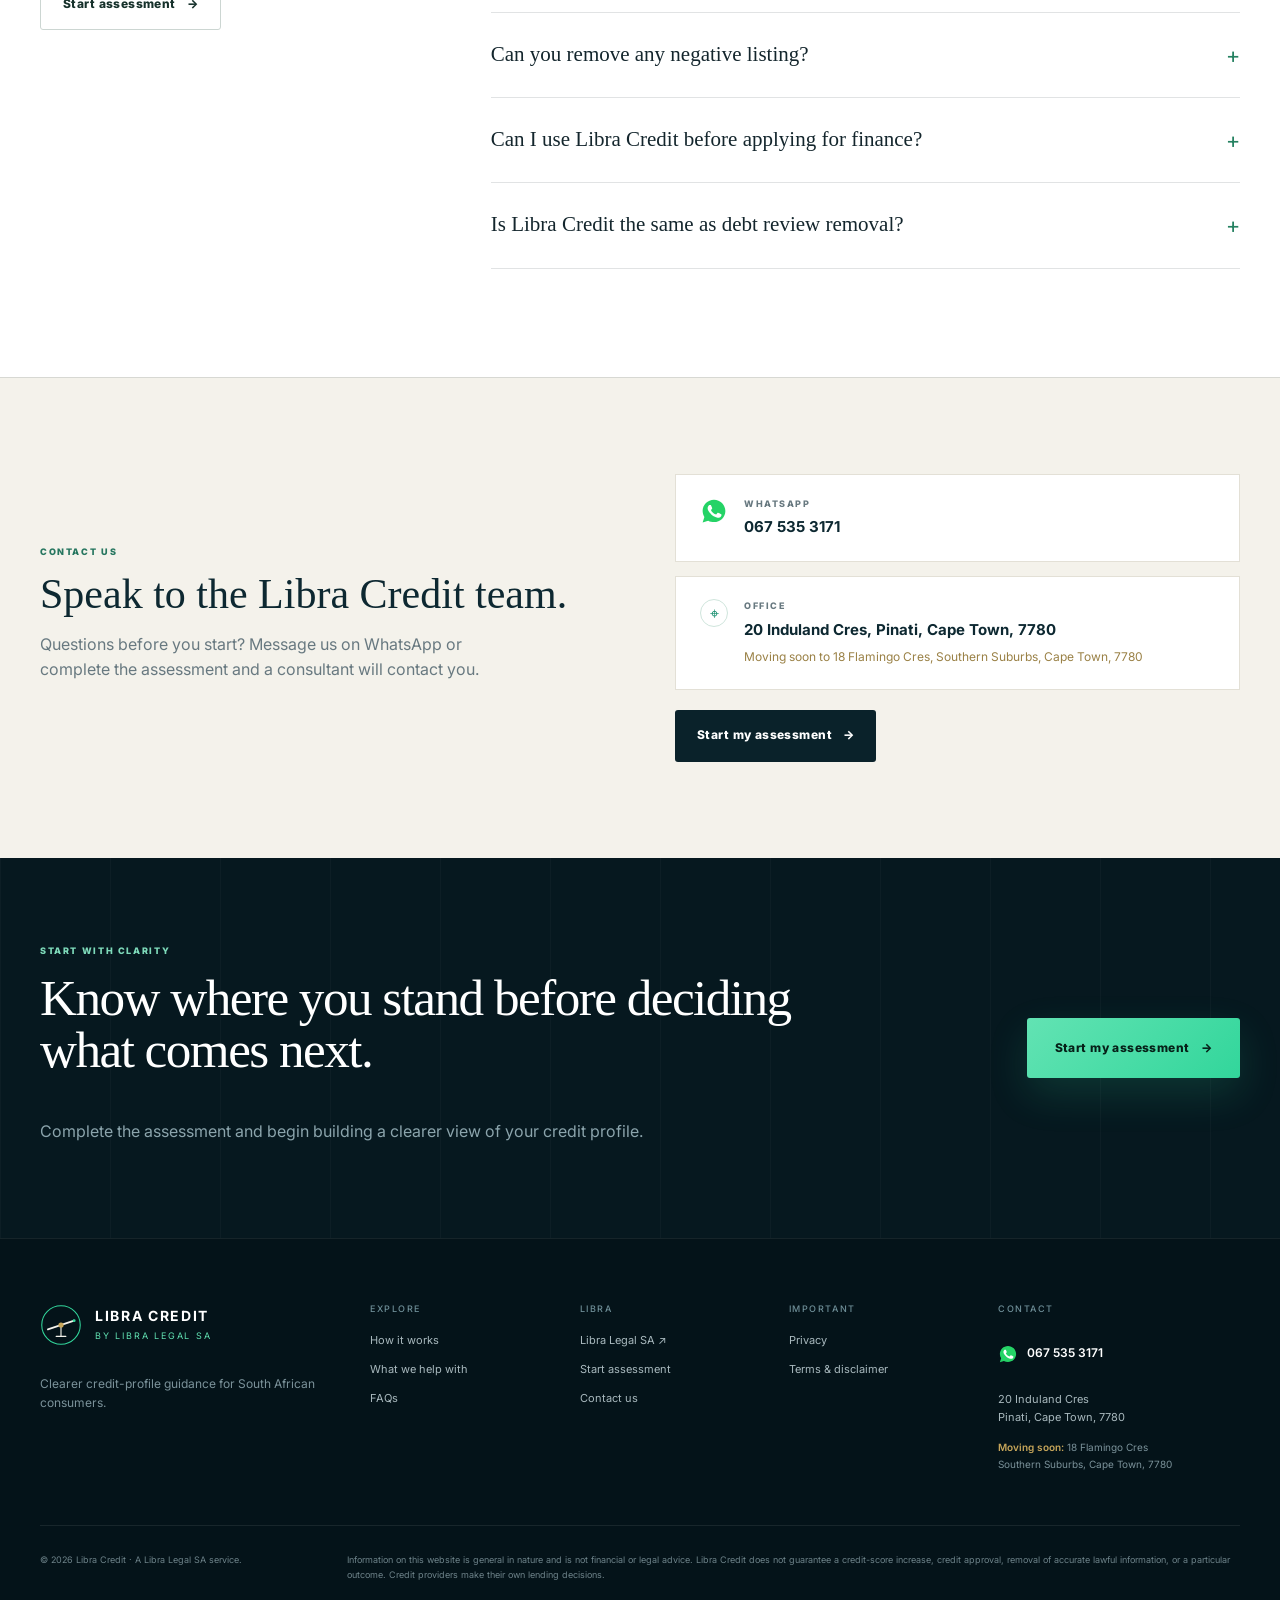
==== commit cb46015e: "Added files for updates" ====
--- a/index.html
+++ b/index.html
@@ -15,7 +15,7 @@
   <meta property="og:image" content="https://thrive.libralegalsa.co.za/og-image.png">
   <meta name="twitter:card" content="summary_large_image">
   <link rel="stylesheet" href="styles.css">
-</head>
+<link rel="preconnect" href="https://fonts.googleapis.com"><link rel="preconnect" href="https://fonts.gstatic.com" crossorigin><link href="https://fonts.googleapis.com/css2?family=Inter:wght@400;500;600;700;800&display=swap" rel="stylesheet"></head>
 <body>
   <header class="site-header">
     <div class="nav-shell">
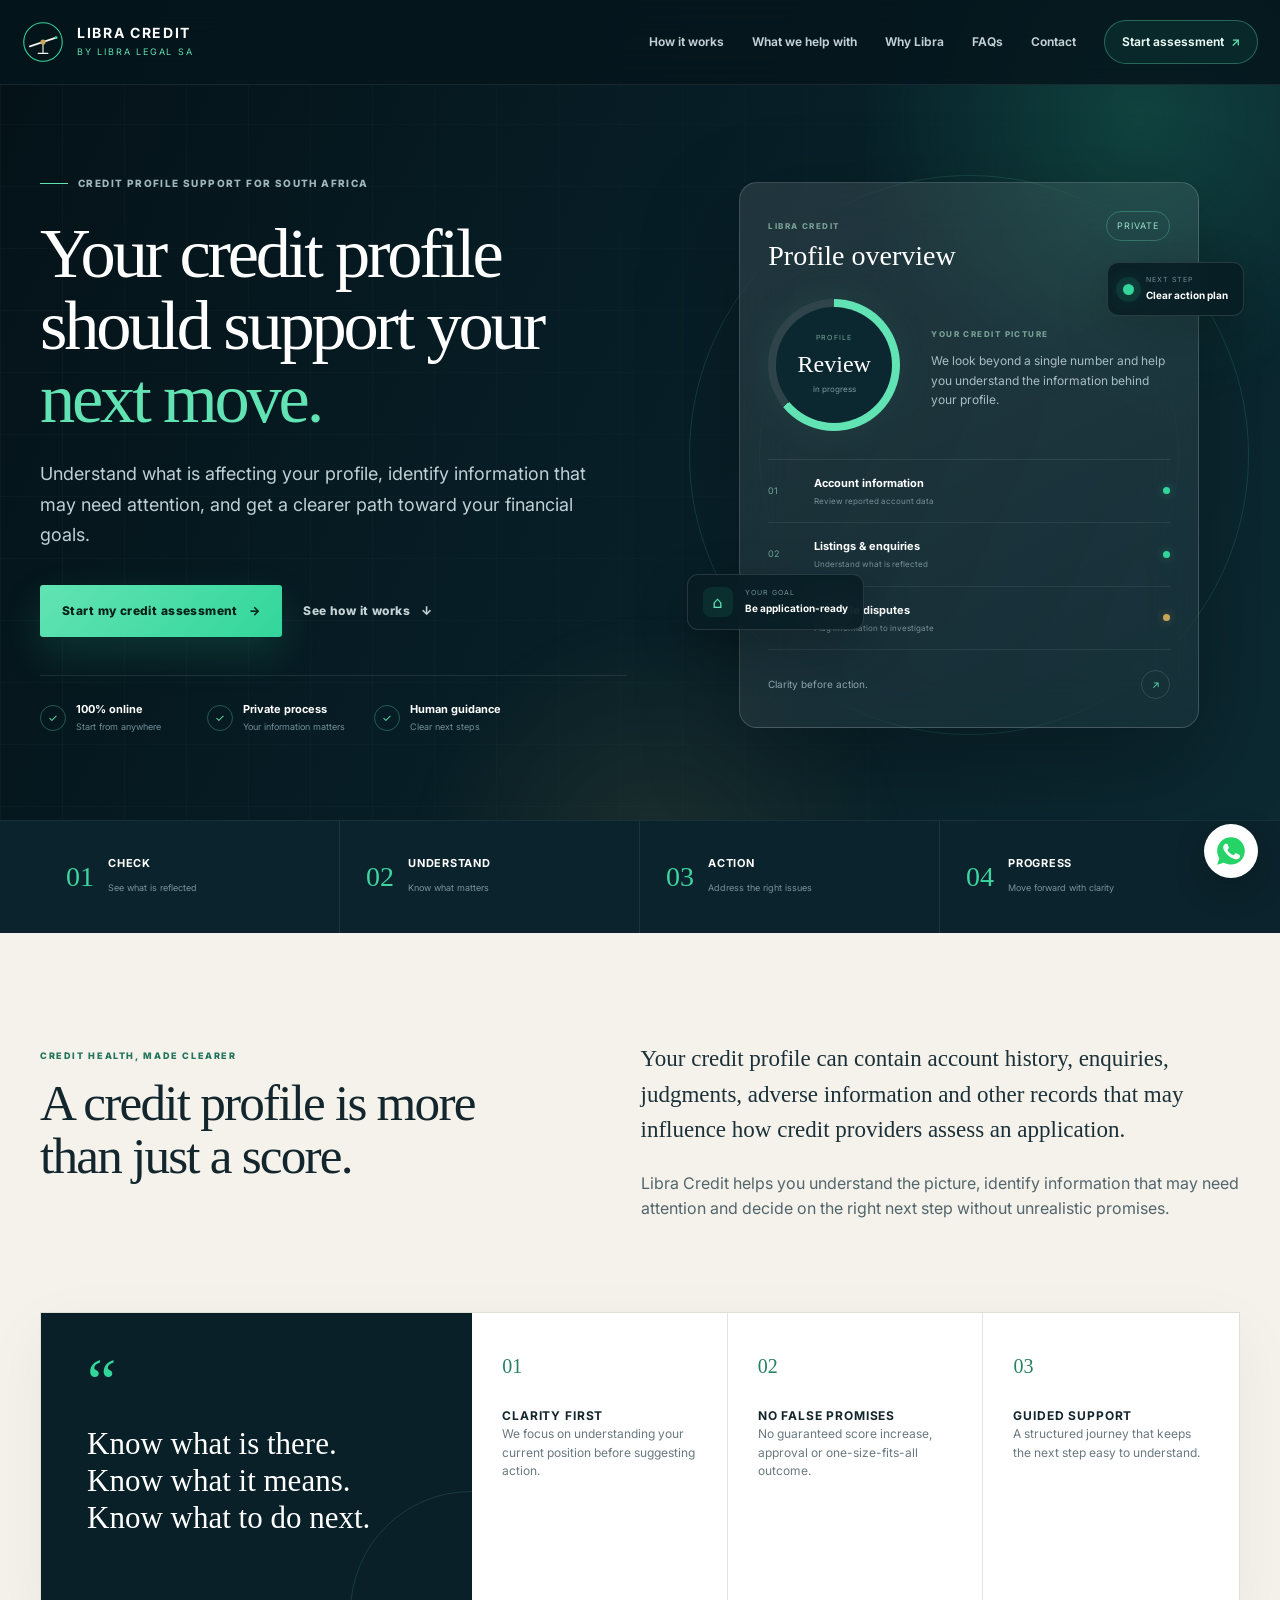
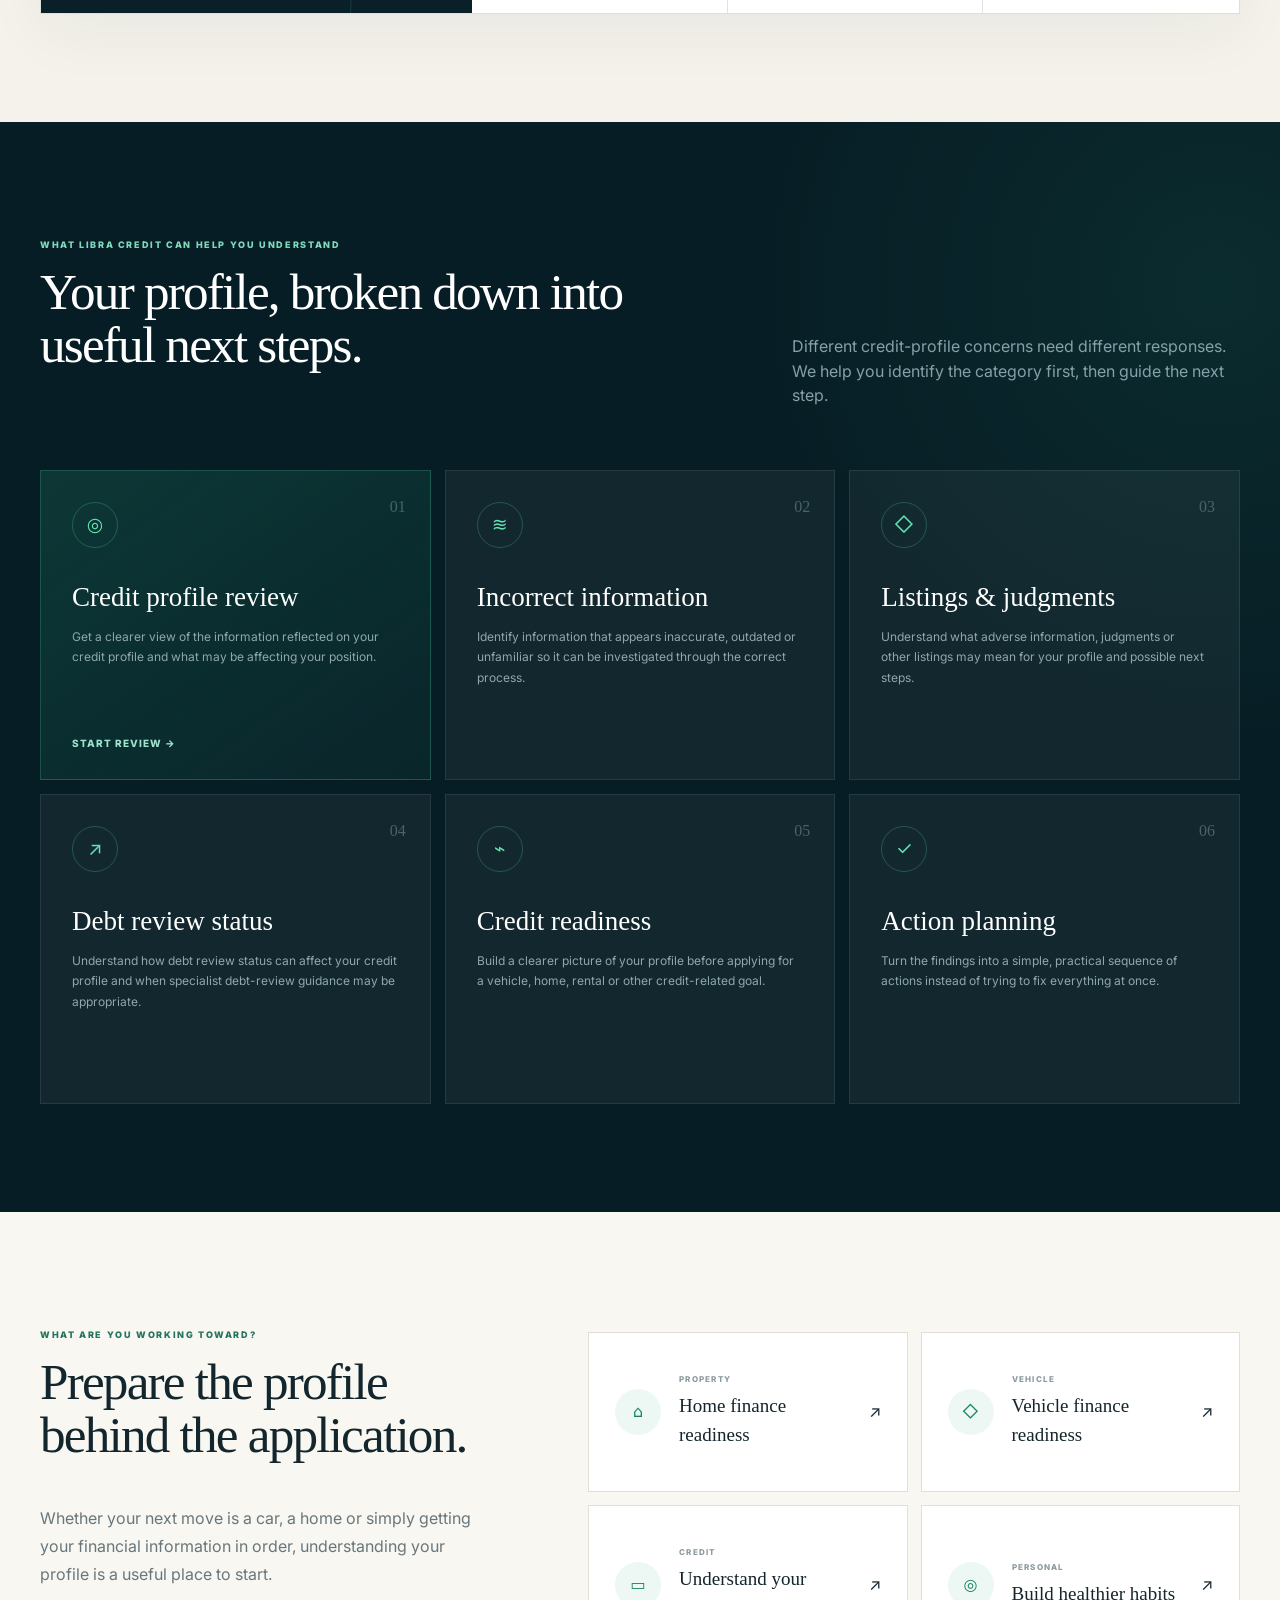
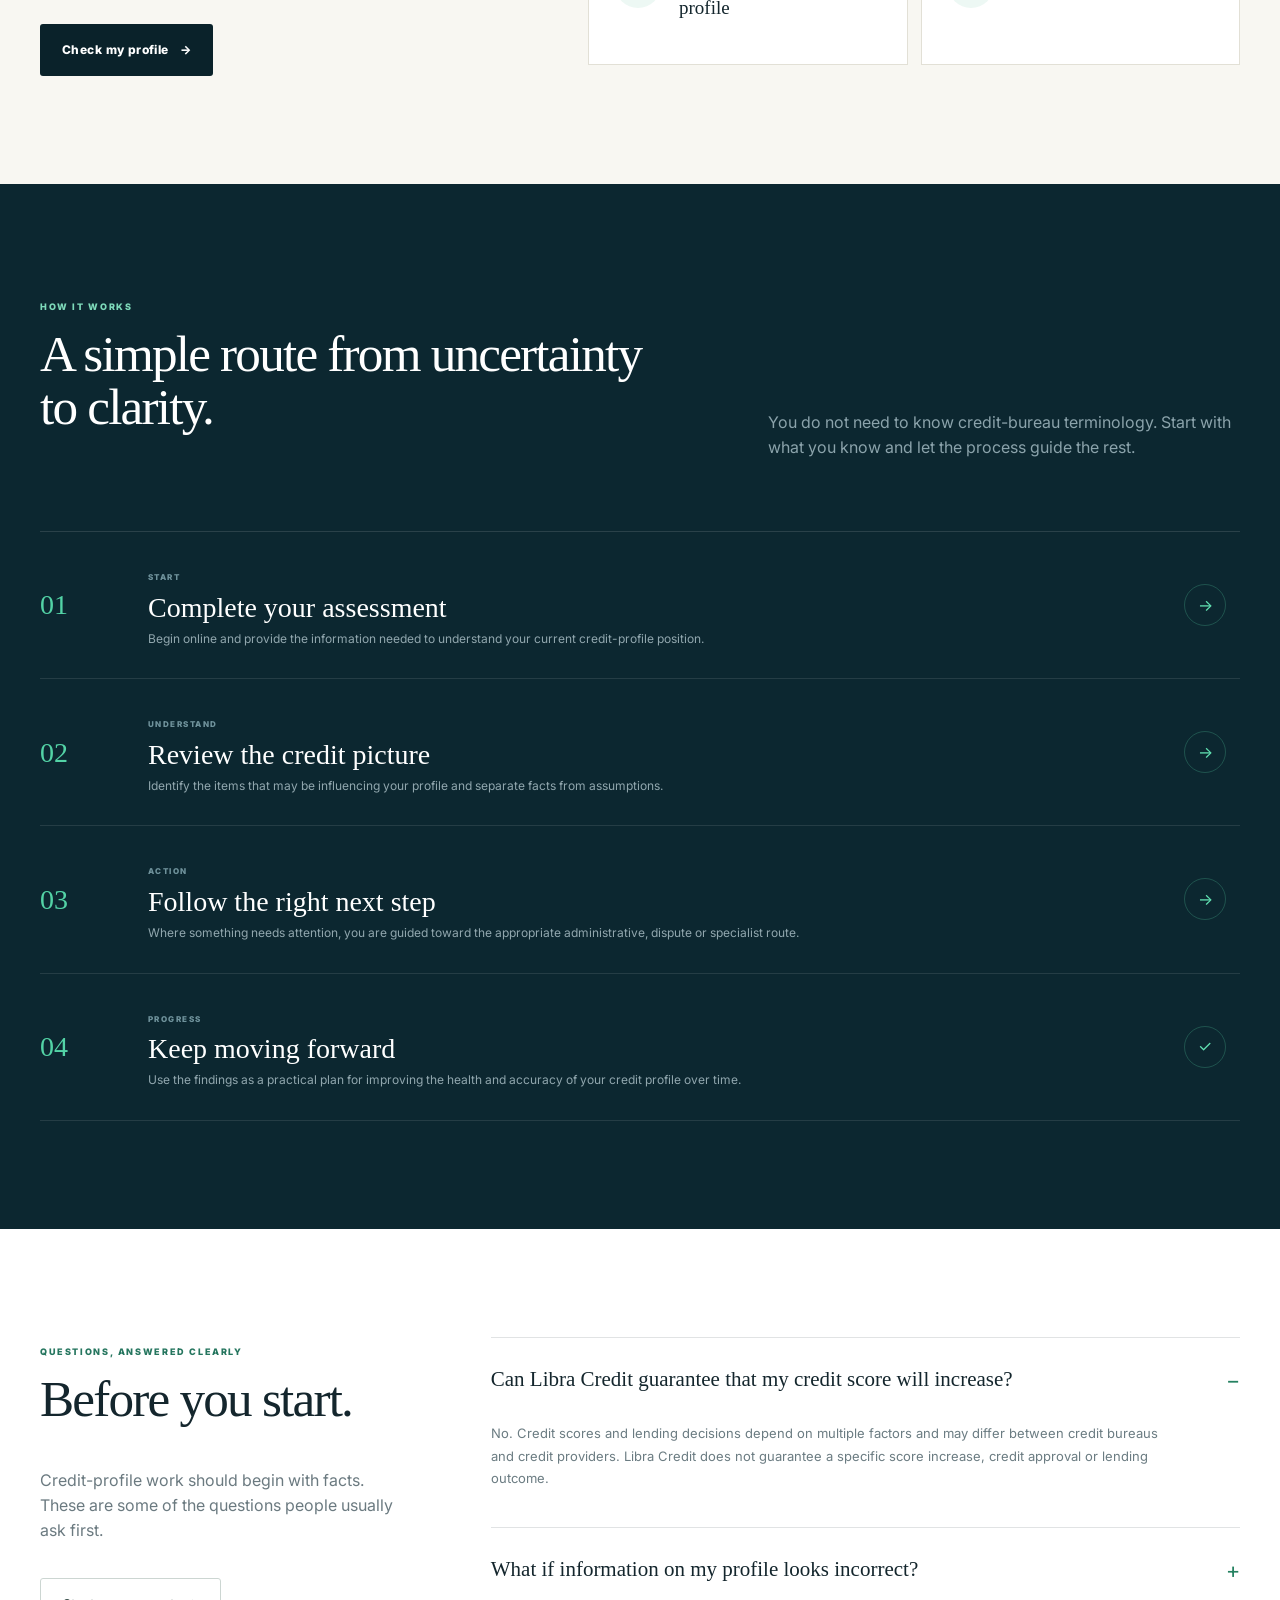
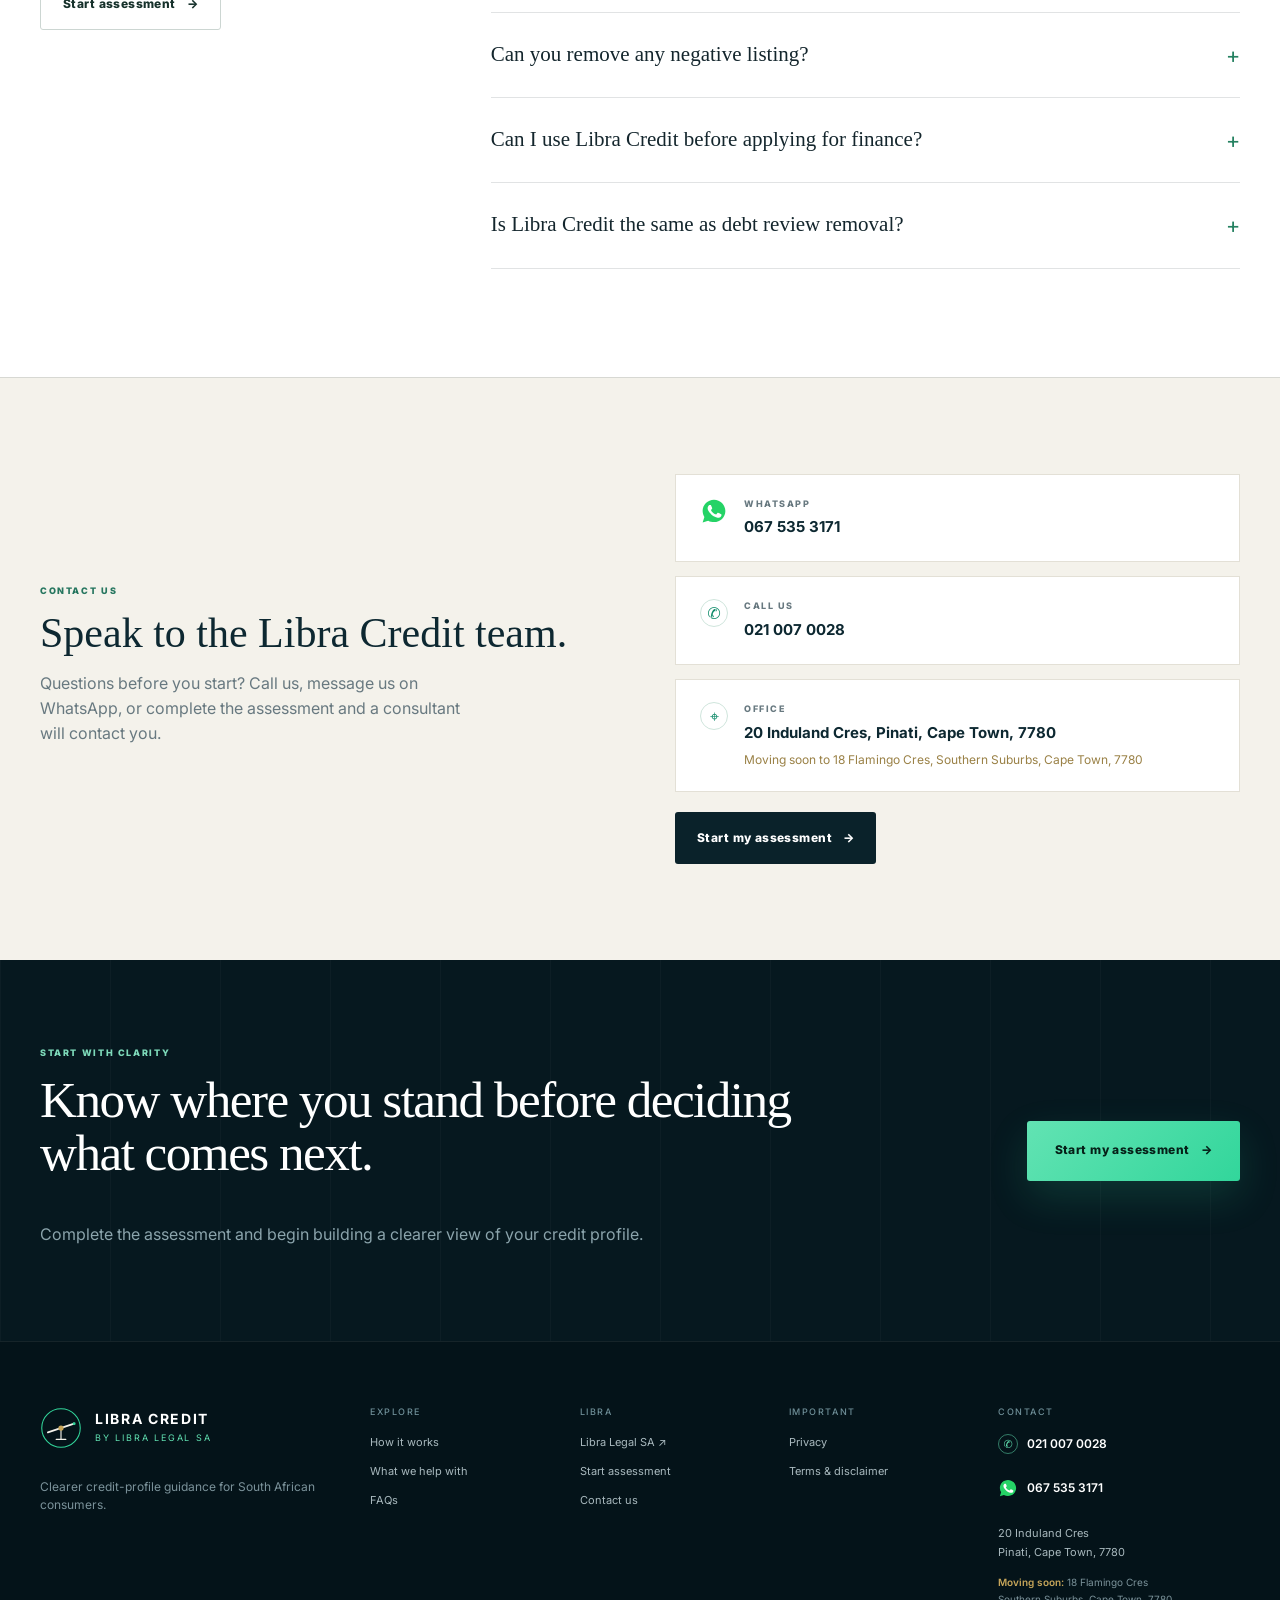
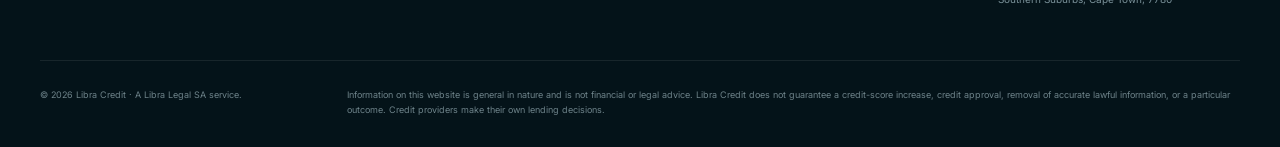
==== commit daa0d27c: "Add files via upload" ====
--- a/index.html
+++ b/index.html
@@ -320,10 +320,11 @@
         <div>
           <span class="eyebrow">Contact us</span>
           <h2>Speak to the Libra Credit team.</h2>
-          <p>Questions before you start? Message us on WhatsApp or complete the assessment and a consultant will contact you.</p>
+          <p>Questions before you start? Call us, message us on WhatsApp, or complete the assessment and a consultant will contact you.</p>
         </div>
         <div class="contact-cards">
           <a class="contact-card" href="https://wa.me/27675353171" target="_blank" rel="noopener"><svg class="wa-icon" viewBox="0 0 32 32" aria-hidden="true"><path fill="#25D366" d="M16 3C8.8 3 3 8.7 3 15.8c0 2.5.7 4.9 2 7L3 29l6.4-2c2 1.1 4.3 1.7 6.6 1.7 7.2 0 13-5.7 13-12.8S23.2 3 16 3z"/><path fill="#fff" d="M23.4 19.3c-.4-.2-2.3-1.1-2.6-1.2-.4-.1-.6-.2-.9.2-.3.4-1 1.2-1.2 1.4-.2.2-.4.3-.8.1-.4-.2-1.6-.6-3.1-1.9-1.1-1-1.9-2.3-2.1-2.6-.2-.4 0-.6.2-.8l.6-.7c.2-.2.3-.4.4-.6.1-.3 0-.5 0-.7l-1.2-2.8c-.3-.7-.6-.6-.9-.6h-.7c-.3 0-.7.1-1 .5-.4.4-1.4 1.3-1.4 3.2s1.4 3.7 1.6 4c.2.3 2.8 4.2 6.7 5.9.9.4 1.7.6 2.2.8.9.3 1.8.3 2.5.2.8-.1 2.3-.9 2.6-1.9.3-.9.3-1.7.2-1.9-.1-.2-.4-.3-.8-.4z"/></svg><span><small>WhatsApp</small><strong>067 535 3171</strong></span></a>
+          <a class="contact-card" href="tel:+27210070028"><span class="contact-pin" aria-hidden="true">✆</span><span><small>Call us</small><strong>021 007 0028</strong></span></a>
           <div class="contact-card"><span class="contact-pin" aria-hidden="true">⌖</span><span><small>Office</small><strong>20 Induland Cres, Pinati, Cape Town, 7780</strong><em>Moving soon to 18 Flamingo Cres, Southern Suburbs, Cape Town, 7780</em></span></div>
           <a class="button button-dark" href="assessment.html">Start my assessment <span>→</span></a>
         </div>
@@ -371,6 +372,7 @@
       </div>
       <div class="footer-contact">
         <h3>Contact</h3>
+        <a class="tel-link" href="tel:+27210070028"><span class="tel-icon" aria-hidden="true">✆</span><span>021 007 0028</span></a>
         <a class="wa-link" href="https://wa.me/27675353171" target="_blank" rel="noopener" aria-label="Chat with us on WhatsApp: 067 535 3171"><svg class="wa-icon" viewBox="0 0 32 32" aria-hidden="true"><path fill="#25D366" d="M16 3C8.8 3 3 8.7 3 15.8c0 2.5.7 4.9 2 7L3 29l6.4-2c2 1.1 4.3 1.7 6.6 1.7 7.2 0 13-5.7 13-12.8S23.2 3 16 3z"/><path fill="#fff" d="M23.4 19.3c-.4-.2-2.3-1.1-2.6-1.2-.4-.1-.6-.2-.9.2-.3.4-1 1.2-1.2 1.4-.2.2-.4.3-.8.1-.4-.2-1.6-.6-3.1-1.9-1.1-1-1.9-2.3-2.1-2.6-.2-.4 0-.6.2-.8l.6-.7c.2-.2.3-.4.4-.6.1-.3 0-.5 0-.7l-1.2-2.8c-.3-.7-.6-.6-.9-.6h-.7c-.3 0-.7.1-1 .5-.4.4-1.4 1.3-1.4 3.2s1.4 3.7 1.6 4c.2.3 2.8 4.2 6.7 5.9.9.4 1.7.6 2.2.8.9.3 1.8.3 2.5.2.8-.1 2.3-.9 2.6-1.9.3-.9.3-1.7.2-1.9-.1-.2-.4-.3-.8-.4z"/></svg><span>067 535 3171</span></a>
         <address>20 Induland Cres<br>Pinati, Cape Town, 7780</address>
         <p class="move-note"><strong>Moving soon:</strong> 18 Flamingo Cres<br>Southern Suburbs, Cape Town, 7780</p>
--- a/styles.css
+++ b/styles.css
@@ -301,3 +301,5 @@
 @media (max-width:640px){.form-grid{grid-template-columns:1fr}.legal-card{padding:32px 22px}.legal-card h1{font-size:36px}}
 
 .legal-logo{display:block;margin-bottom:26px}.legal-logo img{display:block;height:auto;max-width:70%}
+
+.tel-link{display:flex!important;width:max-content;margin-top:14px;align-items:center;gap:9px;color:#fff!important;font-size:12px!important;font-weight:600;margin-bottom:2px}.tel-icon{width:20px;height:20px;border-radius:50%;border:1px solid rgba(98,227,179,.5);color:var(--emerald-2);display:inline-flex;align-items:center;justify-content:center;font-size:11px}
